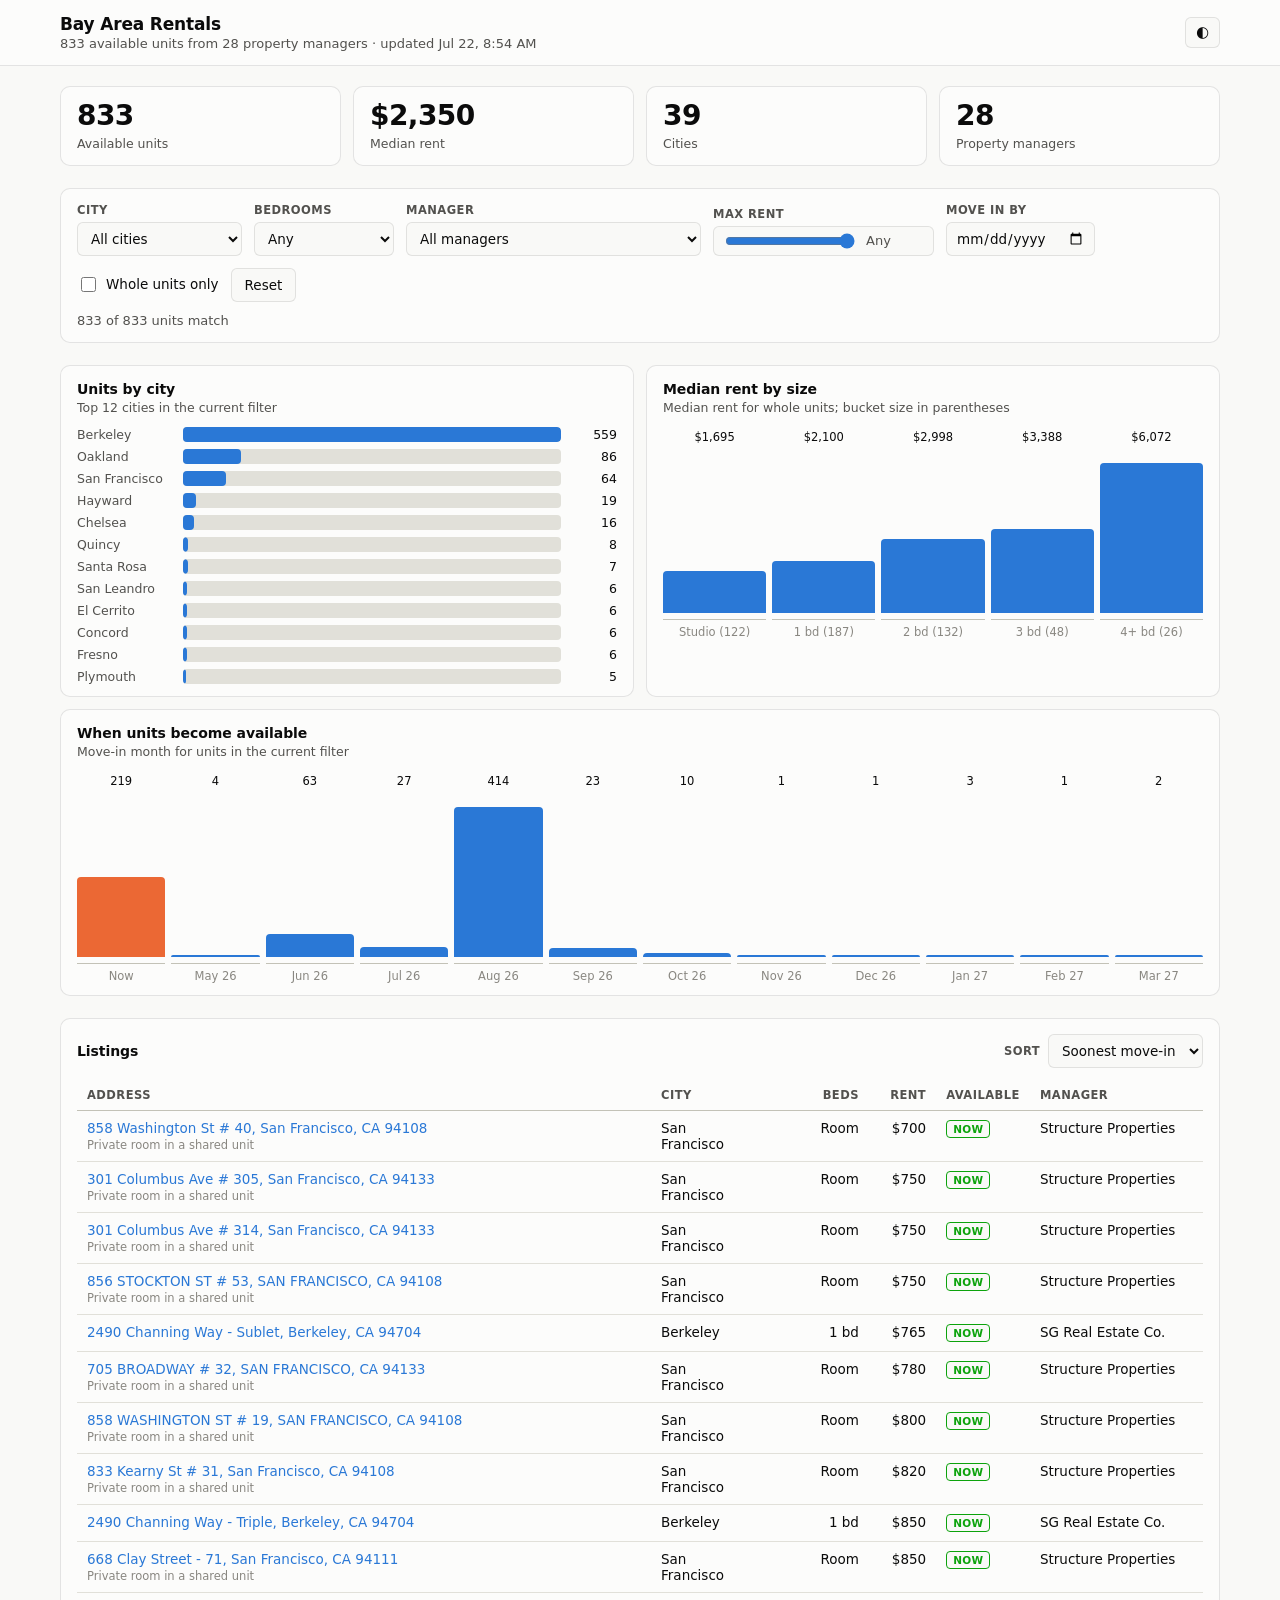
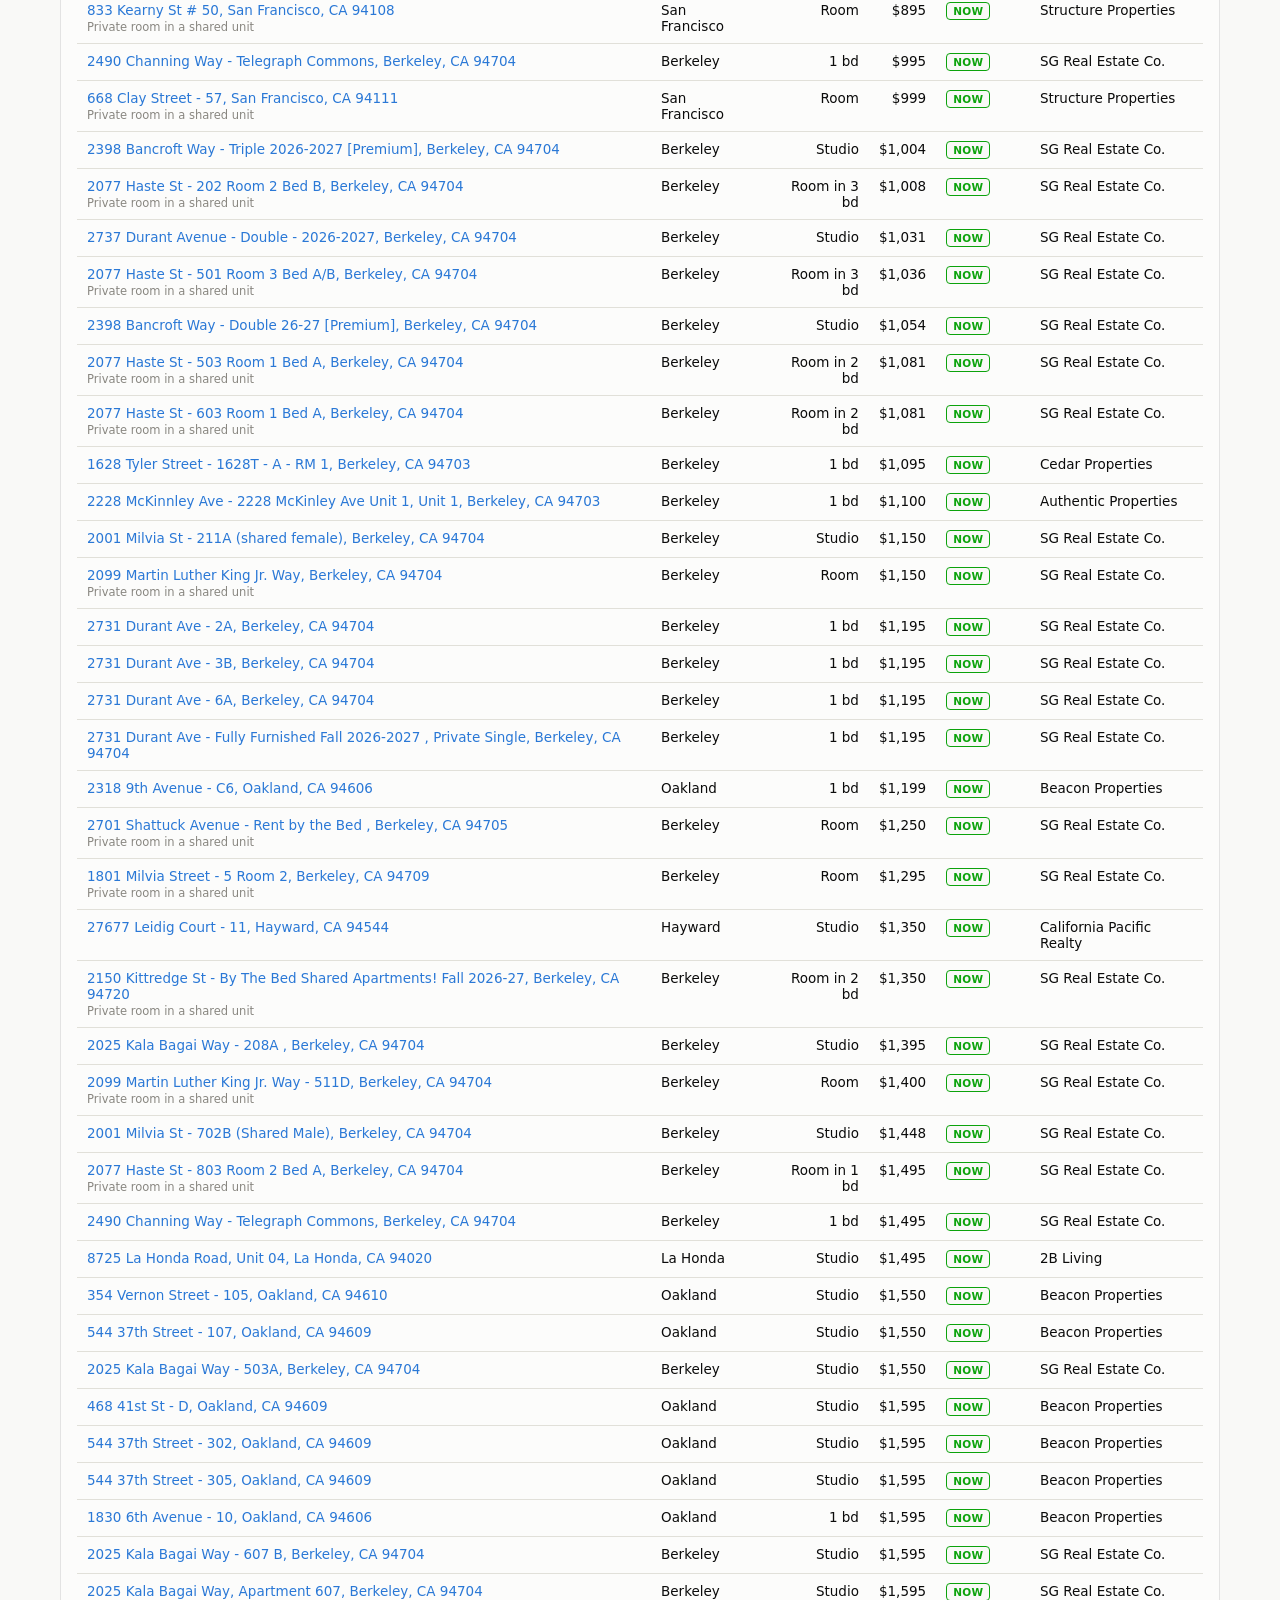
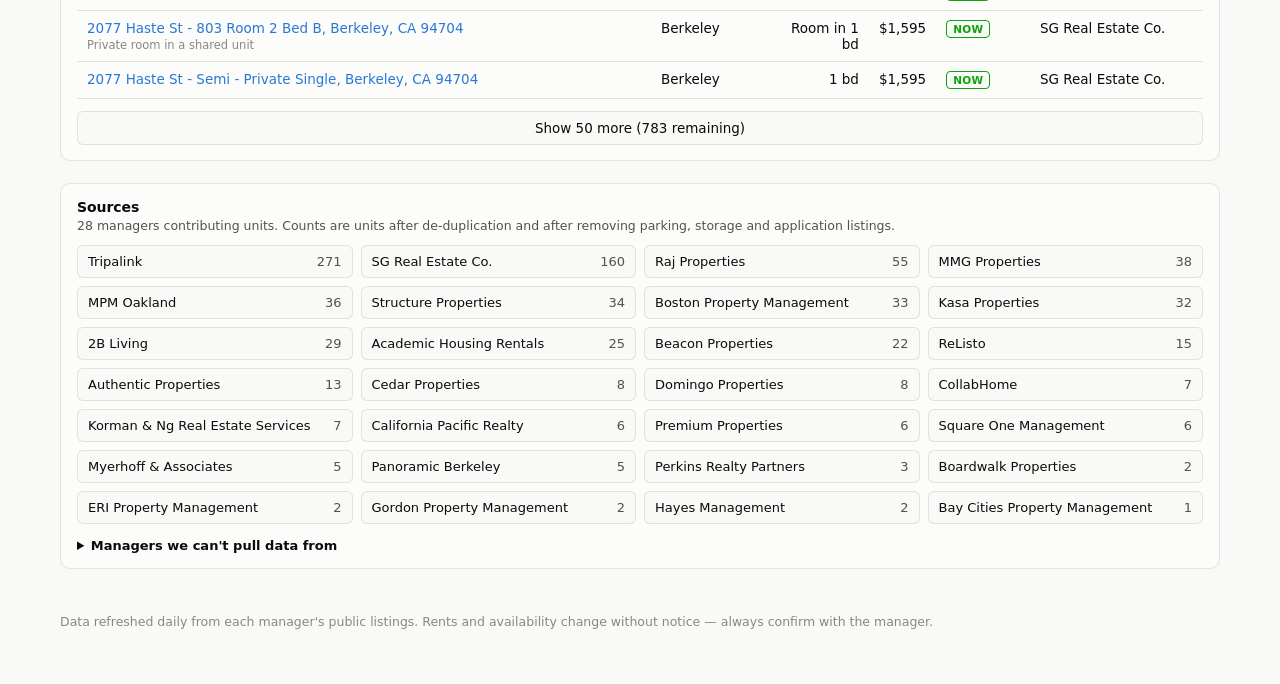
==== web/index.html @ fef33605 "Bay Area rental unit aggregator with daily refresh Scrapes available rental units from 28 Bay Area p" ====
<!DOCTYPE html>
<html lang="en">
<head>
  <meta charset="UTF-8" />
  <meta name="viewport" content="width=device-width, initial-scale=1" />
  <title>Bay Area Rentals — Available Units</title>
  <meta name="description" content="Available rental units aggregated daily from Bay Area property managers." />
  <link rel="stylesheet" href="style.css" />
</head>
<body>
  <div class="viz-root">

    <header class="topbar">
      <div class="topbar__inner">
        <div class="topbar__title">
          <h1>Bay Area Rentals</h1>
          <p class="topbar__sub" id="subtitle">Loading available units…</p>
        </div>
        <div class="topbar__actions">
          <button id="theme-toggle" class="btn btn--icon" type="button"
                  aria-label="Toggle dark mode" title="Toggle dark mode">◐</button>
        </div>
      </div>
    </header>

    <main class="page" id="page" hidden>

      <!-- ── Headline figures ─────────────────────────────────────────── -->
      <section class="stats" aria-label="Summary">
        <div class="stat">
          <div class="stat__value" id="stat-units">—</div>
          <div class="stat__label">Available units</div>
        </div>
        <div class="stat">
          <div class="stat__value" id="stat-median">—</div>
          <div class="stat__label">Median rent</div>
        </div>
        <div class="stat">
          <div class="stat__value" id="stat-cities">—</div>
          <div class="stat__label">Cities</div>
        </div>
        <div class="stat">
          <div class="stat__value" id="stat-sources">—</div>
          <div class="stat__label">Property managers</div>
        </div>
      </section>

      <!-- ── Filters ──────────────────────────────────────────────────── -->
      <section class="filters" aria-label="Filters">
        <div class="filters__row">
          <label class="field">
            <span class="field__label">City</span>
            <select id="f-city" class="field__control"><option value="">All cities</option></select>
          </label>

          <label class="field">
            <span class="field__label">Bedrooms</span>
            <select id="f-beds" class="field__control"><option value="">Any</option></select>
          </label>

          <label class="field">
            <span class="field__label">Manager</span>
            <select id="f-manager" class="field__control"><option value="">All managers</option></select>
          </label>

          <label class="field">
            <span class="field__label">Max rent</span>
            <div class="field__control field__control--range">
              <input type="range" id="f-rent" min="0" max="10000" step="50" />
              <output id="f-rent-out" class="field__out">Any</output>
            </div>
          </label>

          <label class="field">
            <span class="field__label">Move in by</span>
            <input type="date" id="f-date" class="field__control" />
          </label>

          <label class="field field--check">
            <input type="checkbox" id="f-whole" />
            <span>Whole units only</span>
          </label>

          <button id="f-reset" class="btn" type="button">Reset</button>
        </div>
        <p class="filters__count" id="result-count" role="status" aria-live="polite"></p>
      </section>

      <!-- ── Charts ───────────────────────────────────────────────────── -->
      <section class="charts" aria-label="Charts">
        <figure class="card">
          <figcaption class="card__head">
            <h2 class="card__title">Units by city</h2>
            <p class="card__sub">Top 12 cities in the current filter</p>
          </figcaption>
          <div class="chart" id="chart-city"></div>
        </figure>

        <figure class="card">
          <figcaption class="card__head">
            <h2 class="card__title">Median rent by size</h2>
            <p class="card__sub">Median rent for whole units; bucket size in parentheses</p>
          </figcaption>
          <div class="chart" id="chart-rent"></div>
        </figure>

        <figure class="card card--wide">
          <figcaption class="card__head">
            <h2 class="card__title">When units become available</h2>
            <p class="card__sub">Move-in month for units in the current filter</p>
          </figcaption>
          <div class="chart" id="chart-timeline"></div>
        </figure>
      </section>

      <!-- ── Listings ─────────────────────────────────────────────────── -->
      <section class="listings" aria-label="Listings">
        <div class="listings__head">
          <h2 class="card__title">Listings</h2>
          <label class="field field--inline">
            <span class="field__label">Sort</span>
            <select id="f-sort" class="field__control">
              <option value="soonest">Soonest move-in</option>
              <option value="rent-asc">Rent: low to high</option>
              <option value="rent-desc">Rent: high to low</option>
              <option value="beds-desc">Most bedrooms</option>
              <option value="city">City</option>
            </select>
          </label>
        </div>

        <div class="table-wrap">
          <table class="table" id="unit-table">
            <thead>
              <tr>
                <th scope="col">Address</th>
                <th scope="col">City</th>
                <th scope="col" class="num">Beds</th>
                <th scope="col" class="num">Rent</th>
                <th scope="col">Available</th>
                <th scope="col">Manager</th>
              </tr>
            </thead>
            <tbody id="unit-tbody"></tbody>
          </table>
        </div>
        <button id="show-more" class="btn btn--wide" type="button" hidden>Show more</button>
      </section>

      <!-- ── Provenance ───────────────────────────────────────────────── -->
      <section class="sources" aria-label="Sources">
        <h2 class="card__title">Sources</h2>
        <p class="card__sub" id="sources-sub"></p>
        <div class="sources__grid" id="sources-grid"></div>
        <details class="notes" id="gaps">
          <summary>Managers we can't pull data from</summary>
          <div id="gaps-body"></div>
        </details>
      </section>

    </main>

    <div class="loading" id="loading">Loading data…</div>
    <div class="error" id="error" hidden></div>

    <footer class="foot">
      <p>Data refreshed daily from each manager's public listings. Rents and
         availability change without notice — always confirm with the manager.</p>
    </footer>

  </div>
  <script src="app.js"></script>
</body>
</html>
---- web/style.css ----
/* Bay Area Rentals dashboard.
   Colors follow the validated data-viz palette: a single categorical blue for
   the primary series and orange as the secondary, both checked against the
   light and dark chart surfaces (all six checks pass in both modes). Text
   always wears an ink token -- never a series color. */

.viz-root {
  color-scheme: light;

  /* surfaces & ink */
  --surface-1: #fcfcfb;
  --plane: #f9f9f7;
  --text-primary: #0b0b0b;
  --text-secondary: #52514e;
  --text-muted: #898781;
  --gridline: #e1e0d9;
  --baseline: #c3c2b7;
  --border: rgba(11, 11, 11, 0.10);

  /* series */
  --series-1: #2a78d6;
  --series-2: #eb6834;
  --series-1-soft: #cde2fb;

  /* status */
  --good: #0ca30c;
  --warning: #fab219;
  --critical: #d03b3b;

  --radius: 10px;
  --radius-sm: 6px;
  --gap: 16px;

  font-family: system-ui, -apple-system, "Segoe UI", sans-serif;
  color: var(--text-primary);
  background: var(--plane);
}

@media (prefers-color-scheme: dark) {
  :root:where(:not([data-theme="light"])) .viz-root {
    color-scheme: dark;
    --surface-1: #1a1a19;
    --plane: #0d0d0d;
    --text-primary: #ffffff;
    --text-secondary: #c3c2b7;
    --text-muted: #898781;
    --gridline: #2c2c2a;
    --baseline: #383835;
    --border: rgba(255, 255, 255, 0.10);
    --series-1: #3987e5;
    --series-2: #d95926;
    --series-1-soft: #184f95;
  }
}

:root[data-theme="dark"] .viz-root {
  color-scheme: dark;
  --surface-1: #1a1a19;
  --plane: #0d0d0d;
  --text-primary: #ffffff;
  --text-secondary: #c3c2b7;
  --text-muted: #898781;
  --gridline: #2c2c2a;
  --baseline: #383835;
  --border: rgba(255, 255, 255, 0.10);
  --series-1: #3987e5;
  --series-2: #d95926;
  --series-1-soft: #184f95;
}

* { box-sizing: border-box; }

body {
  margin: 0;
  background: var(--plane);
}

.viz-root {
  min-height: 100vh;
  padding-bottom: 40px;
}

/* ── top bar ──────────────────────────────────────────────────────────── */

.topbar {
  border-bottom: 1px solid var(--border);
  background: var(--surface-1);
  position: sticky;
  top: 0;
  z-index: 20;
}

.topbar__inner {
  max-width: 1200px;
  margin: 0 auto;
  padding: 14px 20px;
  display: flex;
  align-items: center;
  justify-content: space-between;
  gap: var(--gap);
}

.topbar h1 {
  margin: 0;
  font-size: 17px;
  font-weight: 650;
  letter-spacing: -0.01em;
}

.topbar__sub {
  margin: 2px 0 0;
  font-size: 13px;
  color: var(--text-secondary);
}

.page {
  max-width: 1200px;
  margin: 0 auto;
  padding: 20px;
  display: flex;
  flex-direction: column;
  gap: 22px;
}

/* ── stat tiles ───────────────────────────────────────────────────────── */

.stats {
  display: grid;
  grid-template-columns: repeat(auto-fit, minmax(150px, 1fr));
  gap: 12px;
}

.stat {
  background: var(--surface-1);
  border: 1px solid var(--border);
  border-radius: var(--radius);
  padding: 14px 16px;
}

.stat__value {
  font-size: 28px;
  font-weight: 650;
  letter-spacing: -0.02em;
  line-height: 1.1;
}

.stat__label {
  margin-top: 4px;
  font-size: 12.5px;
  color: var(--text-secondary);
}

/* ── filters ──────────────────────────────────────────────────────────── */

.filters {
  background: var(--surface-1);
  border: 1px solid var(--border);
  border-radius: var(--radius);
  padding: 14px 16px;
}

.filters__row {
  display: flex;
  flex-wrap: wrap;
  align-items: flex-end;
  gap: 12px;
}

.field {
  display: flex;
  flex-direction: column;
  gap: 5px;
  min-width: 0;
}

.field--inline { flex-direction: row; align-items: center; gap: 8px; }

.field__label {
  font-size: 11.5px;
  font-weight: 550;
  color: var(--text-secondary);
  text-transform: uppercase;
  letter-spacing: 0.04em;
}

.field__control {
  font: inherit;
  font-size: 13.5px;
  color: var(--text-primary);
  background: var(--plane);
  border: 1px solid var(--border);
  border-radius: var(--radius-sm);
  padding: 7px 9px;
  min-width: 140px;
}

.field__control:focus-visible {
  outline: 2px solid var(--series-1);
  outline-offset: 1px;
}

.field__control--range {
  display: flex;
  align-items: center;
  gap: 9px;
  padding: 4px 9px;
}

.field__control--range input[type="range"] {
  width: 130px;
  accent-color: var(--series-1);
}

.field__out {
  font-size: 13px;
  font-variant-numeric: tabular-nums;
  color: var(--text-secondary);
  min-width: 58px;
}

.field--check {
  flex-direction: row;
  align-items: center;
  gap: 7px;
  font-size: 13.5px;
  padding-bottom: 7px;
}

.field--check input { accent-color: var(--series-1); width: 15px; height: 15px; }

.filters__count {
  margin: 11px 0 0;
  font-size: 13px;
  color: var(--text-secondary);
}

.btn {
  font: inherit;
  font-size: 13.5px;
  color: var(--text-primary);
  background: var(--plane);
  border: 1px solid var(--border);
  border-radius: var(--radius-sm);
  padding: 8px 13px;
  cursor: pointer;
}

.btn:hover { background: var(--gridline); }
.btn:focus-visible { outline: 2px solid var(--series-1); outline-offset: 1px; }
.btn--icon { padding: 7px 10px; font-size: 15px; line-height: 1; }
.btn--wide { width: 100%; margin-top: 12px; }

/* ── charts ───────────────────────────────────────────────────────────── */

/* Two equal columns, not auto-fit: auto-fit would open a third track on a
   wide viewport and leave the two charts hugging the left with a dead gap. */
.charts {
  display: grid;
  grid-template-columns: 1fr 1fr;
  gap: 12px;
}

@media (max-width: 720px) {
  .charts { grid-template-columns: 1fr; }
}

.card {
  margin: 0;
  background: var(--surface-1);
  border: 1px solid var(--border);
  border-radius: var(--radius);
  padding: 15px 16px 12px;
  min-width: 0;
}

.card--wide { grid-column: 1 / -1; }

.card__head { margin-bottom: 12px; }

.card__title {
  margin: 0;
  font-size: 14px;
  font-weight: 620;
  letter-spacing: -0.005em;
}

.card__sub {
  margin: 3px 0 0;
  font-size: 12.5px;
  color: var(--text-secondary);
}

.chart { width: 100%; overflow-x: auto; }

/* Horizontal bar rows */
.hbar { display: flex; flex-direction: column; gap: 7px; }

.hbar__row {
  display: grid;
  grid-template-columns: 96px 1fr auto;
  align-items: center;
  gap: 10px;
  font-size: 12.5px;
}

.hbar__name {
  color: var(--text-secondary);
  white-space: nowrap;
  overflow: hidden;
  text-overflow: ellipsis;
}

.hbar__track {
  background: var(--gridline);
  border-radius: 4px;
  height: 15px;
  overflow: hidden;
}

.hbar__fill {
  height: 100%;
  background: var(--series-1);
  border-radius: 0 4px 4px 0;
  transition: width .25s ease;
}

.hbar__val {
  color: var(--text-primary);
  font-variant-numeric: tabular-nums;
  min-width: 46px;
  text-align: right;
}

/* Vertical column chart */
.vbar {
  display: flex;
  align-items: flex-end;
  gap: 6px;
  min-height: 190px;
  padding-top: 22px;
}

.vbar__col {
  flex: 1 1 0;
  min-width: 26px;
  display: flex;
  flex-direction: column;
  align-items: center;
  justify-content: flex-end;
  gap: 6px;
  height: 190px;
  position: relative;
}

.vbar__bar {
  width: 100%;
  background: var(--series-1);
  border-radius: 4px 4px 0 0;
  min-height: 2px;
  transition: height .25s ease;
}

.vbar__bar--alt { background: var(--series-2); }

.vbar__val {
  position: absolute;
  top: -19px;
  font-size: 11.5px;
  font-variant-numeric: tabular-nums;
  color: var(--text-primary);
  white-space: nowrap;
}

.vbar__lab {
  font-size: 11.5px;
  color: var(--text-muted);
  white-space: nowrap;
  text-align: center;
  border-top: 1px solid var(--baseline);
  width: 100%;
  padding-top: 5px;
}

.chart__empty {
  color: var(--text-muted);
  font-size: 13px;
  padding: 26px 0;
  text-align: center;
}

/* ── listings table ───────────────────────────────────────────────────── */

.listings {
  background: var(--surface-1);
  border: 1px solid var(--border);
  border-radius: var(--radius);
  padding: 15px 16px;
}

.listings__head {
  display: flex;
  align-items: center;
  justify-content: space-between;
  gap: var(--gap);
  flex-wrap: wrap;
  margin-bottom: 12px;
}

.table-wrap { overflow-x: auto; }

.table {
  width: 100%;
  border-collapse: collapse;
  font-size: 13.5px;
}

.table th {
  text-align: left;
  font-size: 11.5px;
  font-weight: 550;
  text-transform: uppercase;
  letter-spacing: 0.04em;
  color: var(--text-secondary);
  padding: 8px 10px;
  border-bottom: 1px solid var(--baseline);
  white-space: nowrap;
}

.table td {
  padding: 9px 10px;
  border-bottom: 1px solid var(--gridline);
  vertical-align: top;
}

.table tbody tr:hover { background: var(--plane); }
.table .num { text-align: right; font-variant-numeric: tabular-nums; }

.table a { color: var(--series-1); text-decoration: none; }
.table a:hover { text-decoration: underline; }

.addr { display: flex; flex-direction: column; gap: 2px; }
.addr__note { font-size: 11.5px; color: var(--text-muted); }

.tag {
  display: inline-block;
  font-size: 10.5px;
  font-weight: 600;
  letter-spacing: 0.03em;
  text-transform: uppercase;
  padding: 2px 6px;
  border-radius: 4px;
  border: 1px solid var(--border);
  color: var(--text-secondary);
  background: var(--plane);
  white-space: nowrap;
}

.tag--now { color: var(--good); border-color: currentColor; }

.muted { color: var(--text-muted); }

/* ── sources ──────────────────────────────────────────────────────────── */

.sources {
  background: var(--surface-1);
  border: 1px solid var(--border);
  border-radius: var(--radius);
  padding: 15px 16px;
}

.sources__grid {
  display: grid;
  grid-template-columns: repeat(auto-fill, minmax(230px, 1fr));
  gap: 8px;
  margin-top: 12px;
}

.src {
  display: flex;
  align-items: baseline;
  justify-content: space-between;
  gap: 10px;
  padding: 8px 10px;
  border: 1px solid var(--border);
  border-radius: var(--radius-sm);
  font-size: 13px;
  background: var(--plane);
}

.src__name { color: var(--text-primary); text-decoration: none; min-width: 0; }
.src__name:hover { text-decoration: underline; }
.src__count { color: var(--text-secondary); font-variant-numeric: tabular-nums; white-space: nowrap; }
.src__stale { color: var(--warning); }

.notes { margin-top: 14px; font-size: 13px; color: var(--text-secondary); }
.notes summary { cursor: pointer; color: var(--text-primary); font-weight: 550; }
.notes ul { margin: 10px 0 0; padding-left: 18px; }
.notes li { margin-bottom: 8px; line-height: 1.45; }

/* ── misc ─────────────────────────────────────────────────────────────── */

.loading, .error {
  max-width: 1200px;
  margin: 40px auto;
  padding: 0 20px;
  color: var(--text-secondary);
  font-size: 14px;
}

.error { color: var(--critical); }

.foot {
  max-width: 1200px;
  margin: 24px auto 0;
  padding: 0 20px;
  font-size: 12.5px;
  color: var(--text-muted);
  line-height: 1.5;
}

@media (max-width: 620px) {
  .hbar__row { grid-template-columns: 78px 1fr auto; }
  .stat__value { font-size: 23px; }
  .field__control { min-width: 120px; }
}
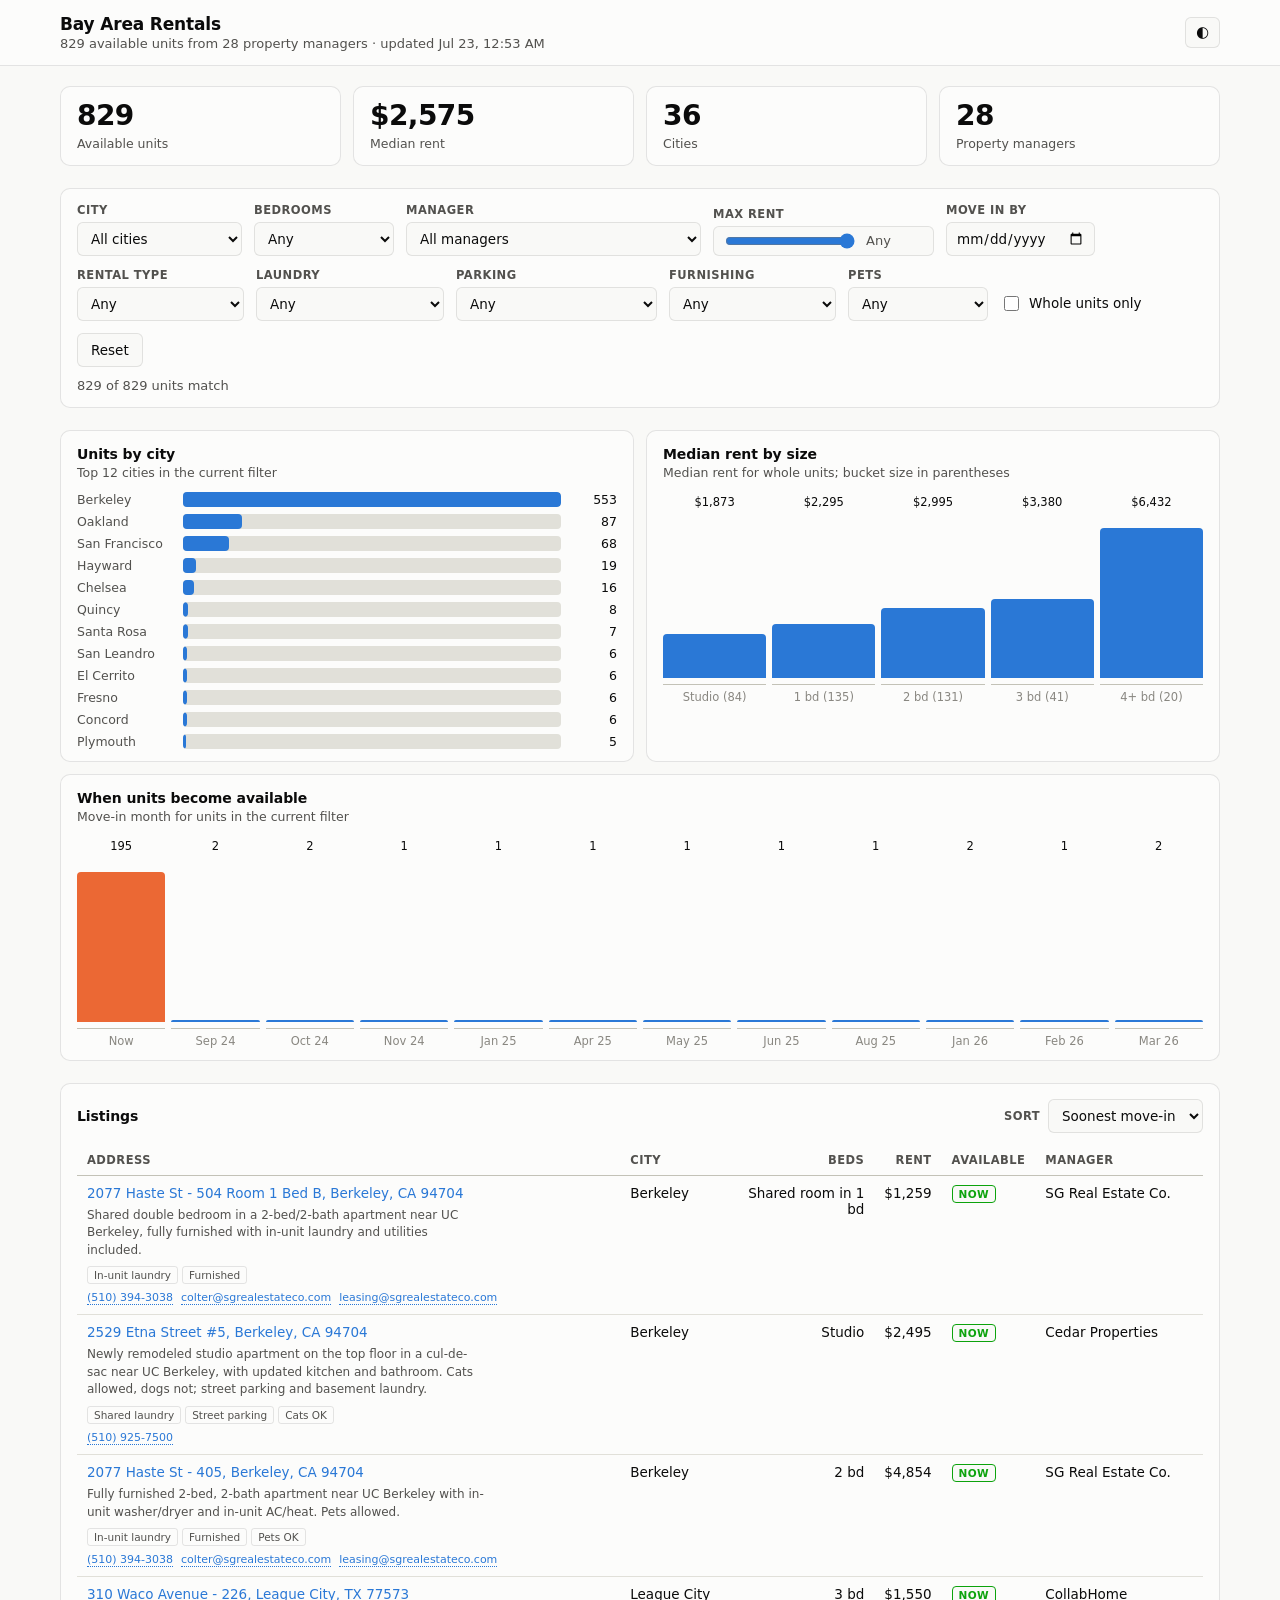
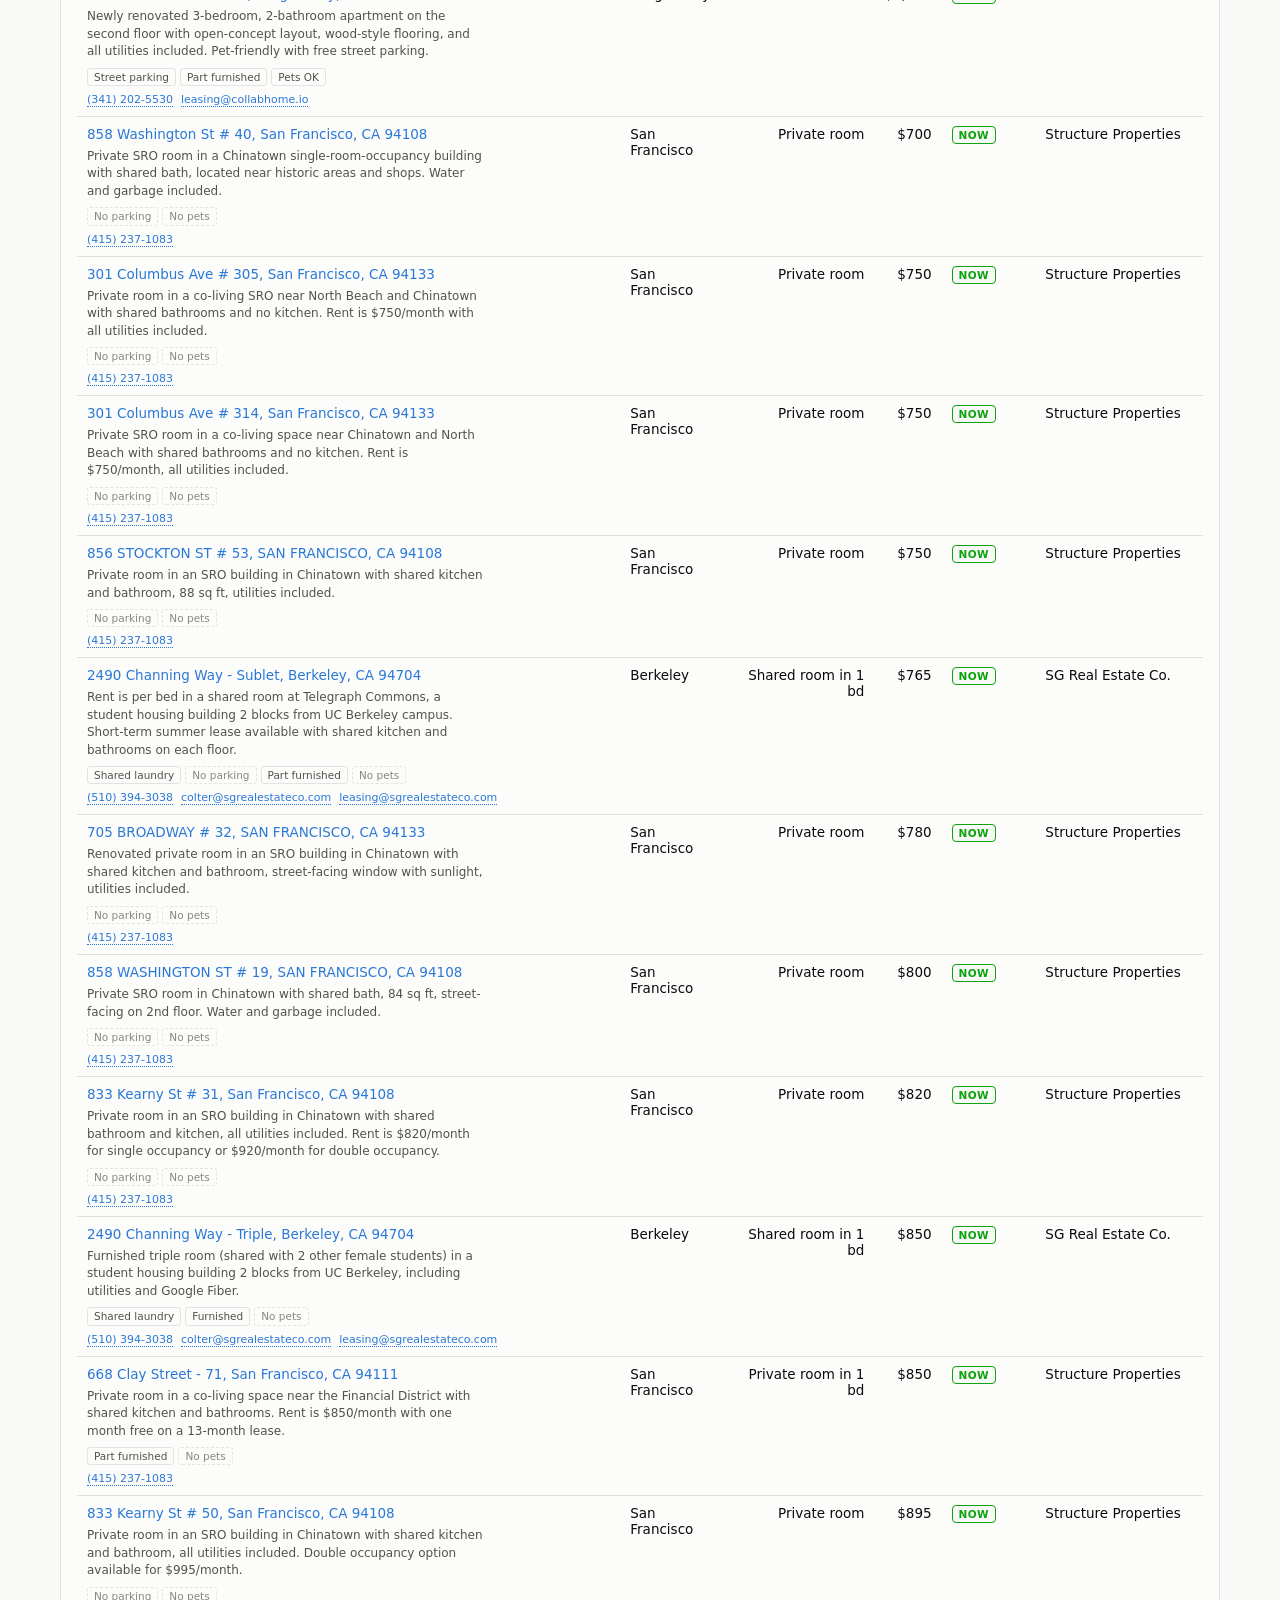
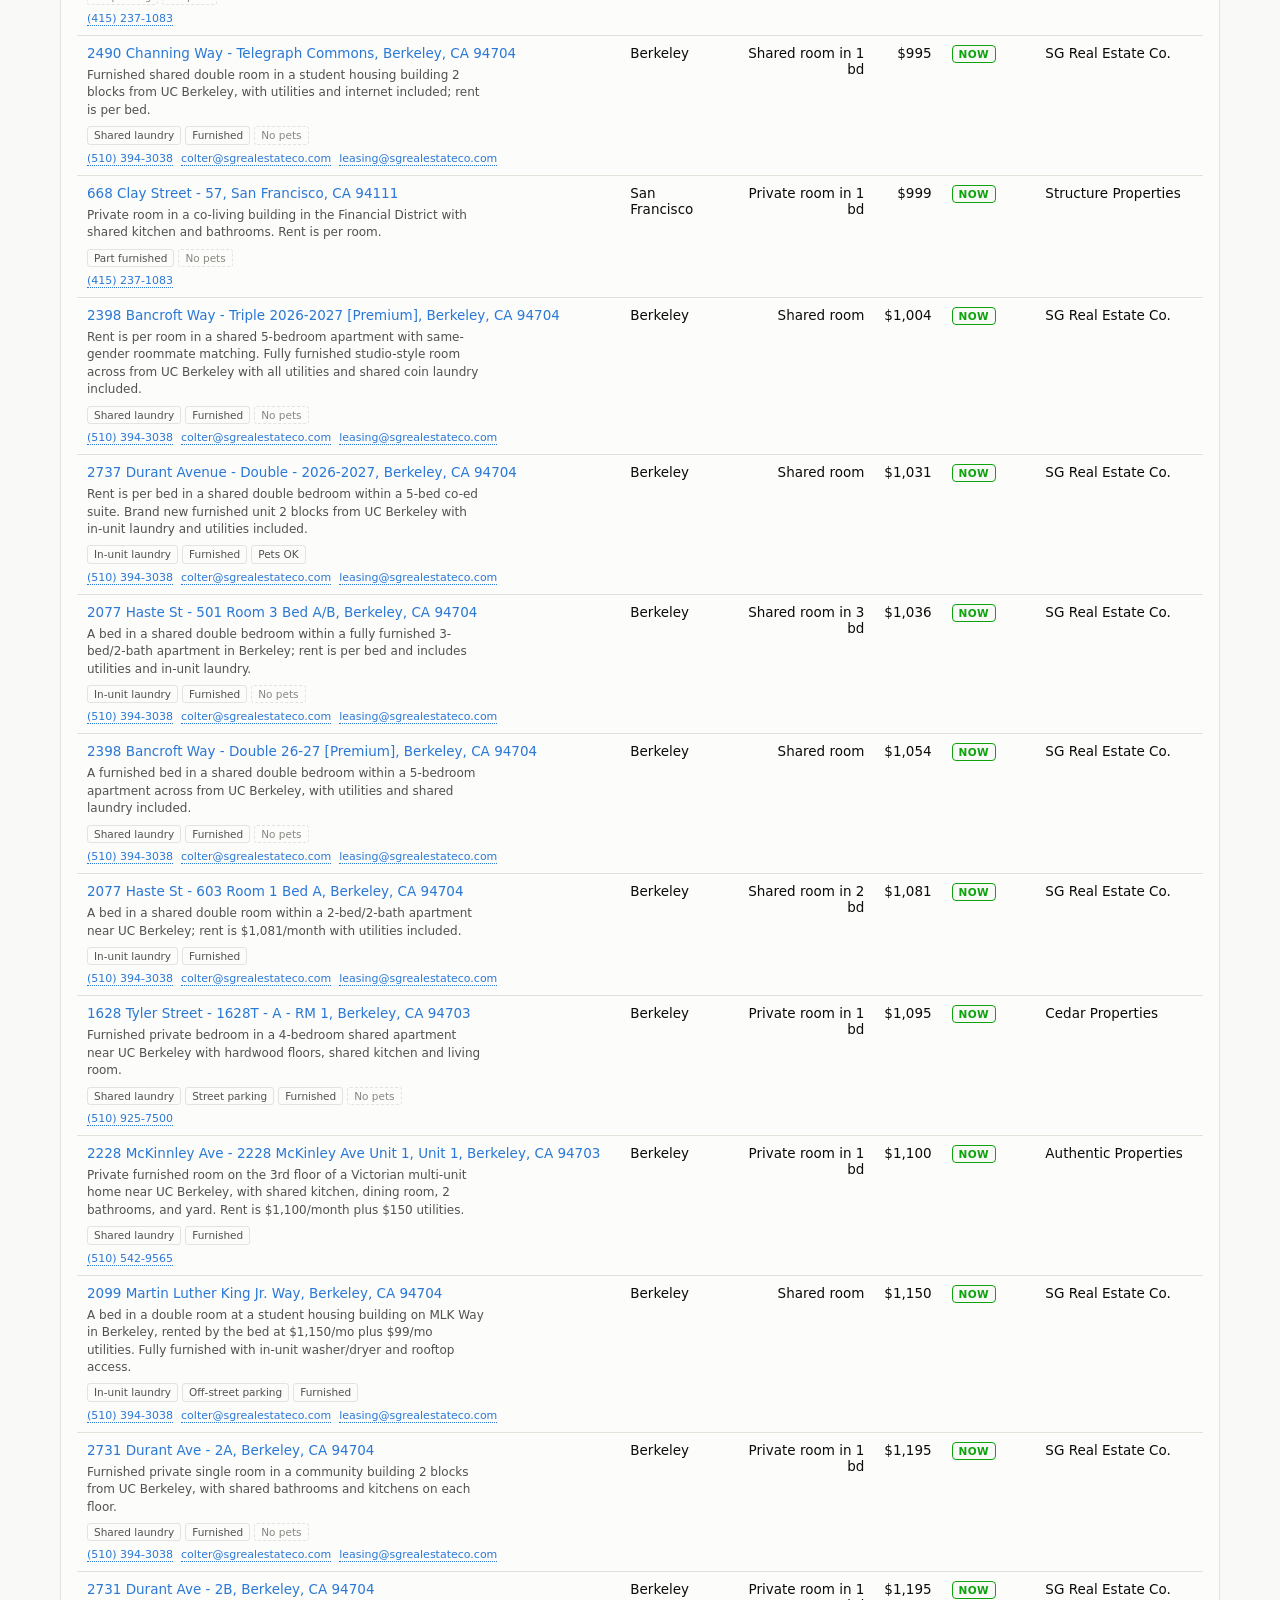
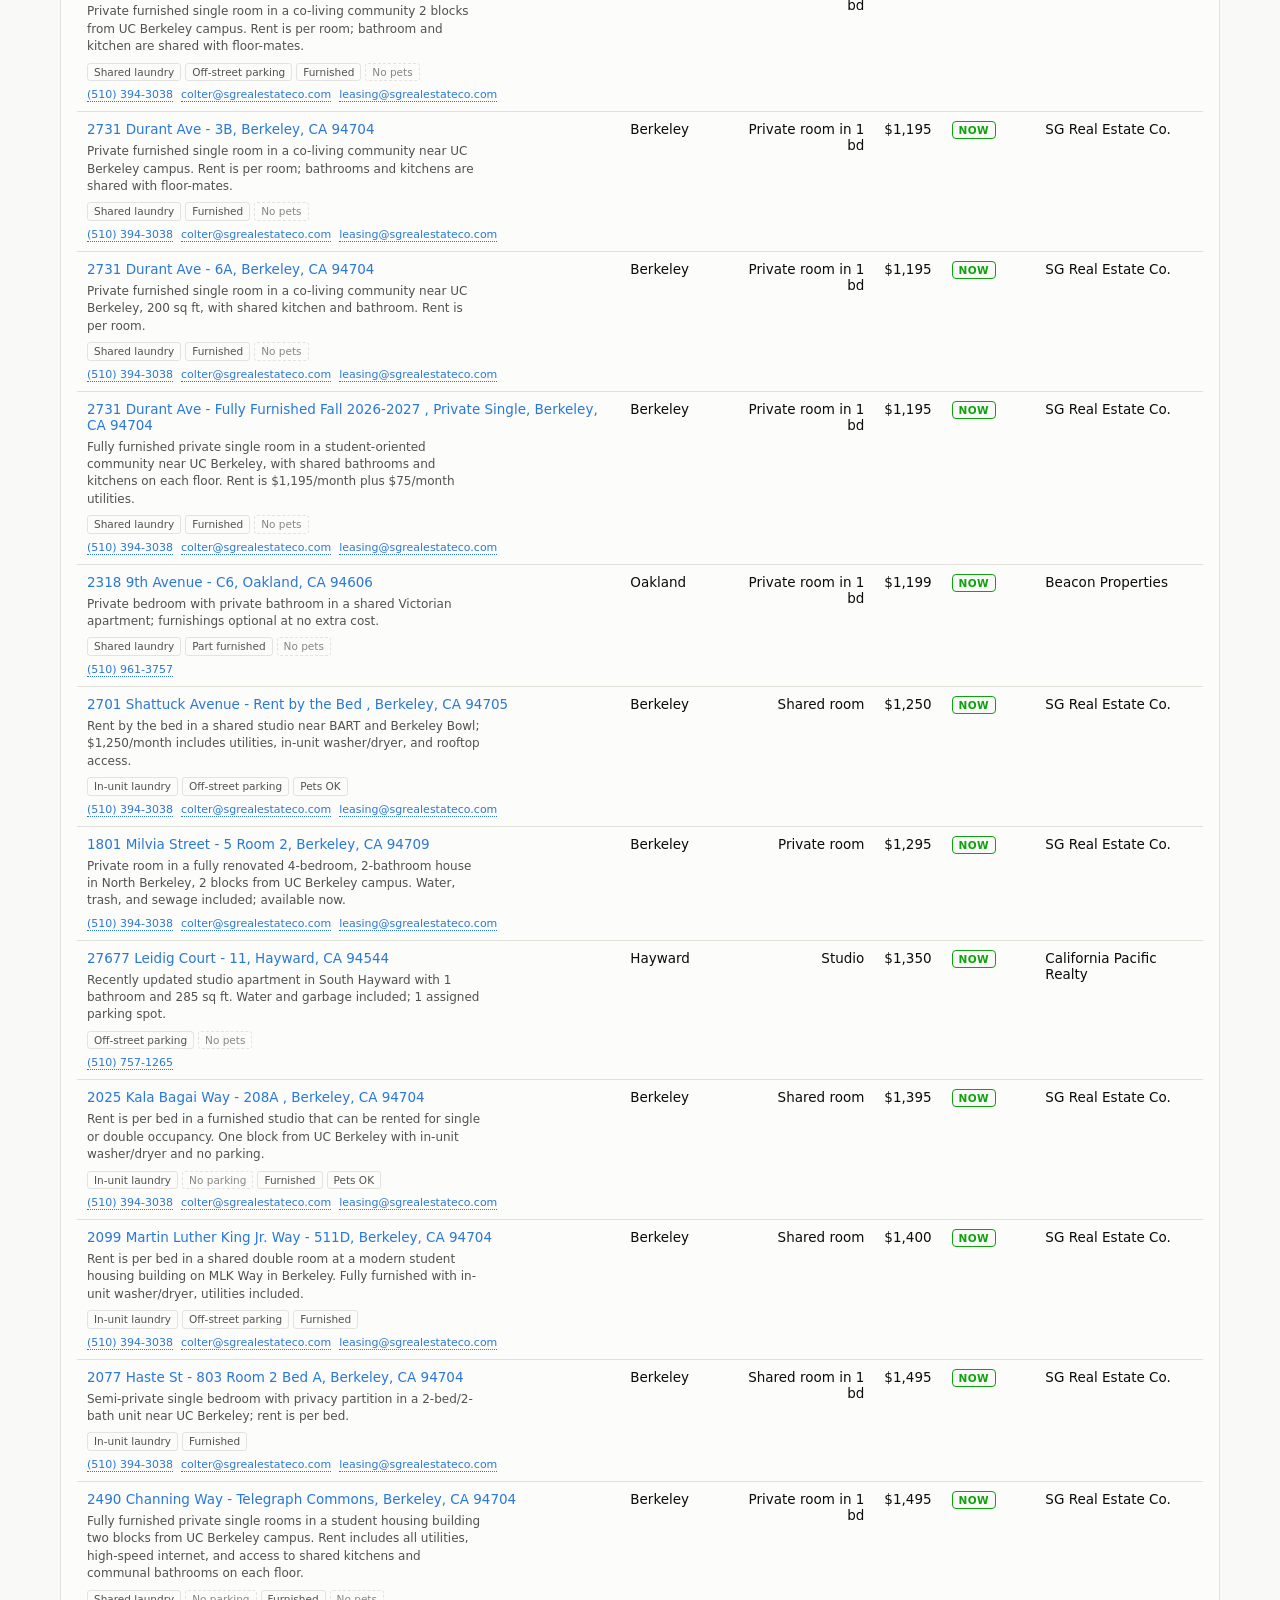
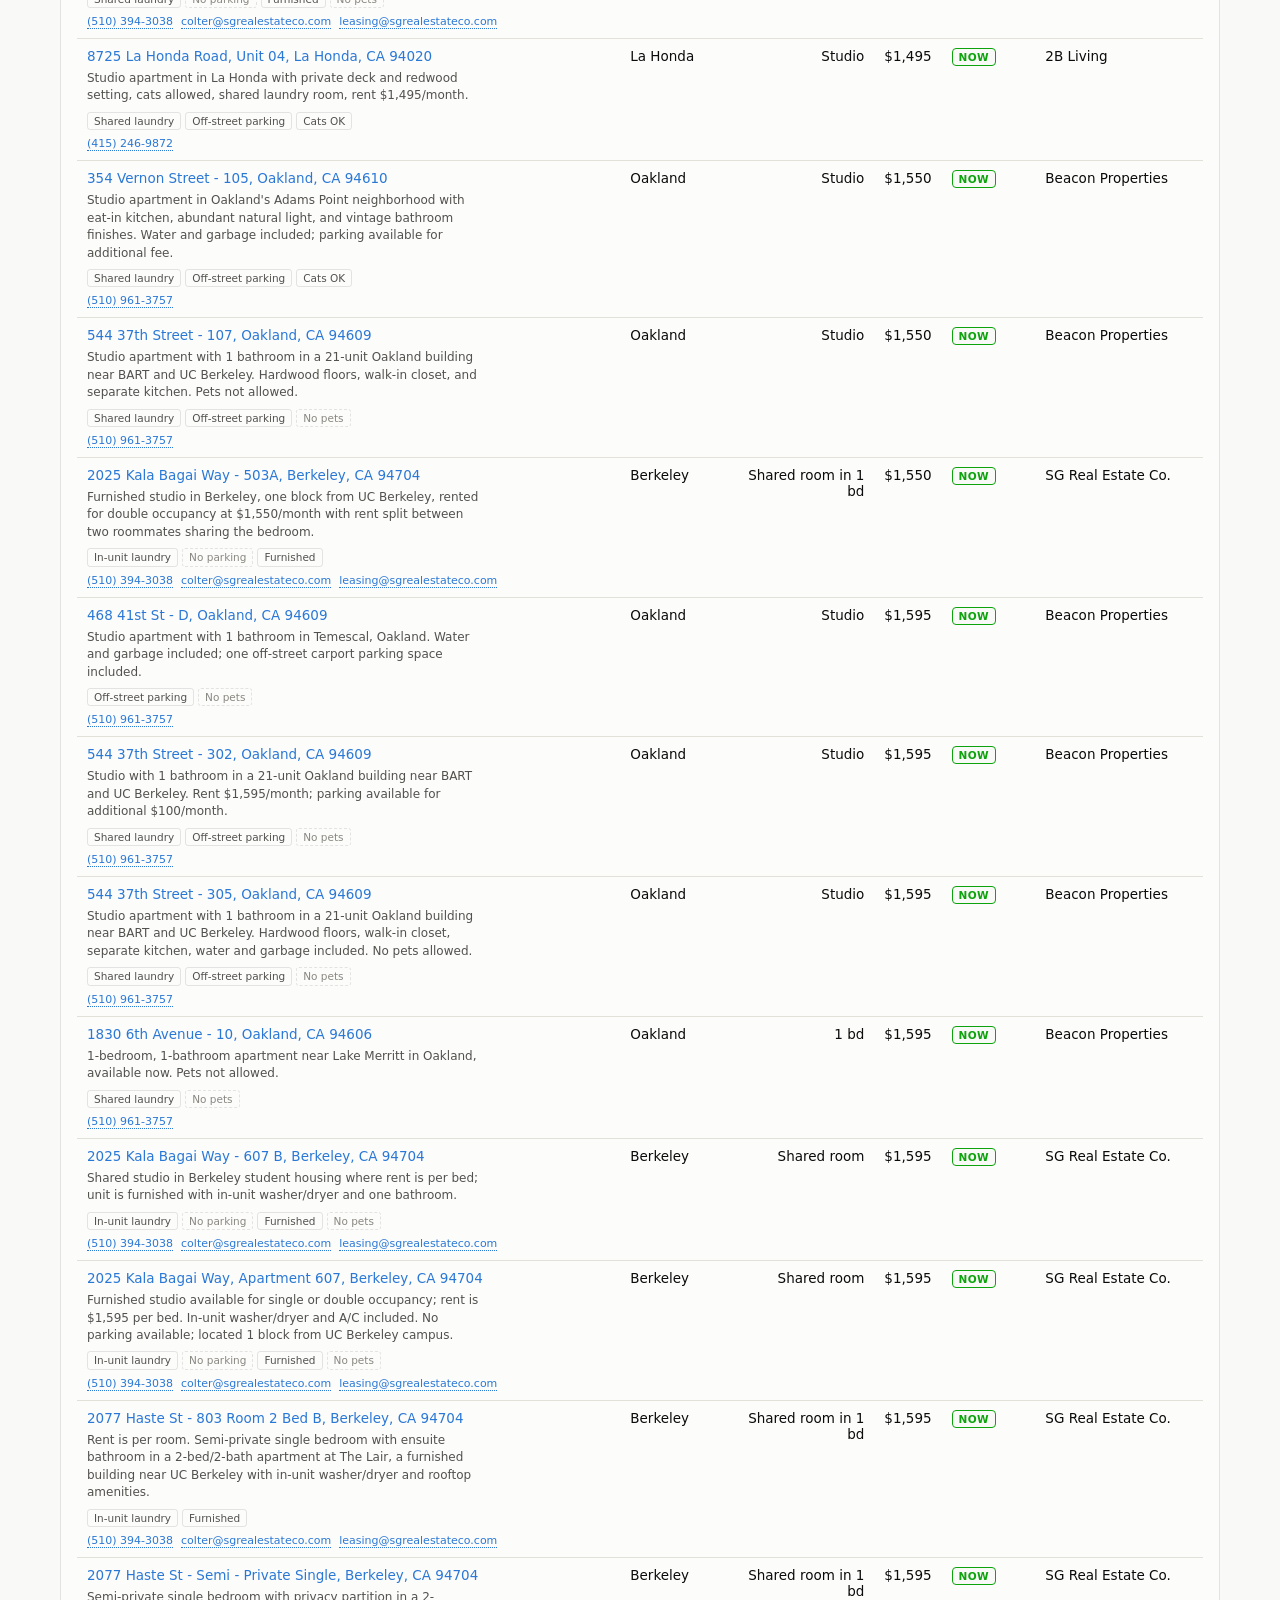
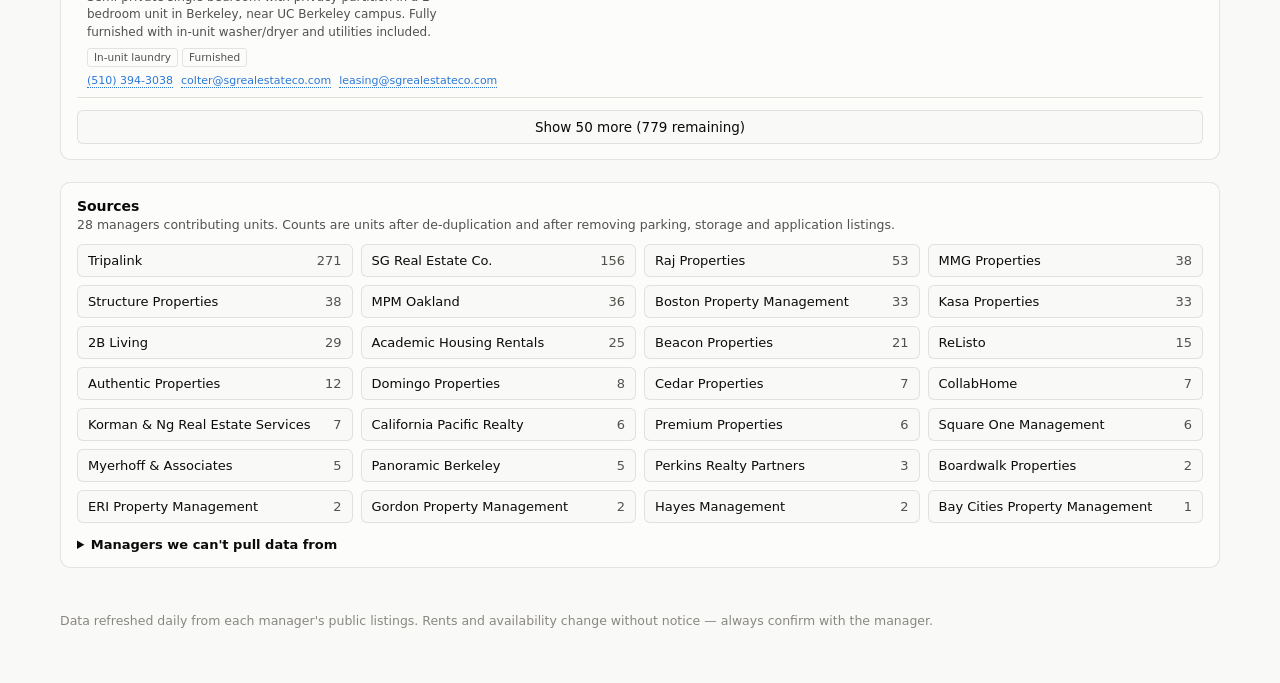
==== commit 2265b577: "Add detail-page enrichment: amenities, room type, summaries, contacts The adapters read each manager" ====
--- a/web/index.html
+++ b/web/index.html
@@ -74,6 +74,31 @@
           <label class="field">
             <span class="field__label">Move in by</span>
             <input type="date" id="f-date" class="field__control" />
+          </label>
+
+          <label class="field">
+            <span class="field__label">Rental type</span>
+            <select id="f-roomtype" class="field__control"><option value="">Any</option></select>
+          </label>
+
+          <label class="field">
+            <span class="field__label">Laundry</span>
+            <select id="f-laundry" class="field__control"><option value="">Any</option></select>
+          </label>
+
+          <label class="field">
+            <span class="field__label">Parking</span>
+            <select id="f-parking" class="field__control"><option value="">Any</option></select>
+          </label>
+
+          <label class="field">
+            <span class="field__label">Furnishing</span>
+            <select id="f-furnished" class="field__control"><option value="">Any</option></select>
+          </label>
+
+          <label class="field">
+            <span class="field__label">Pets</span>
+            <select id="f-pets" class="field__control"><option value="">Any</option></select>
           </label>
 
           <label class="field field--check">
--- a/web/style.css
+++ b/web/style.css
@@ -439,7 +439,6 @@
 .table a:hover { text-decoration: underline; }
 
 .addr { display: flex; flex-direction: column; gap: 2px; }
-.addr__note { font-size: 11.5px; color: var(--text-muted); }
 
 .tag {
   display: inline-block;
@@ -523,3 +522,69 @@
   .stat__value { font-size: 23px; }
   .field__control { min-width: 120px; }
 }
+
+/* ── enrichment: summary, amenity tags, contact ─────────────────────────
+   All three hang off the address cell. Amenity values are nullable and a
+   null is rendered as nothing at all -- absence of a tag means the source
+   was silent, which is why "No parking" (an explicit statement) gets its own
+   muted treatment rather than being omitted alongside the unknowns.
+   Colours come from the same ink tokens as the rest of the table; no series
+   colour is used for text, so contrast holds in both themes. */
+
+.addr__summary {
+  margin: 4px 0 0;
+  font-size: 12px;
+  line-height: 1.45;
+  color: var(--text-secondary);
+  max-width: 52ch;
+}
+
+.amenities {
+  display: flex;
+  flex-wrap: wrap;
+  gap: 4px;
+  margin-top: 5px;
+}
+
+.amenity {
+  font-size: 10.5px;
+  line-height: 1;
+  padding: 3px 6px;
+  border-radius: 3px;
+  border: 1px solid var(--border);
+  color: var(--text-secondary);
+  white-space: nowrap;
+}
+
+/* An explicit negative ("No pets") is a fact worth showing, but it should
+   not read as loudly as an amenity the unit has. */
+.amenity--absent {
+  color: var(--text-muted);
+  border-style: dashed;
+}
+
+.contact {
+  display: flex;
+  flex-wrap: wrap;
+  gap: 8px;
+  margin-top: 5px;
+}
+
+.contact__link {
+  font-size: 11px;
+  color: var(--text-muted);
+  text-decoration: none;
+  border-bottom: 1px dotted currentColor;
+}
+
+.contact__link:hover,
+.contact__link:focus-visible {
+  color: var(--text-primary);
+}
+
+/* A disabled amenity select means merge.py found no listing stating that
+   field -- surface it as unavailable rather than an empty dropdown. */
+.field__control:disabled {
+  opacity: 0.5;
+  cursor: not-allowed;
+}
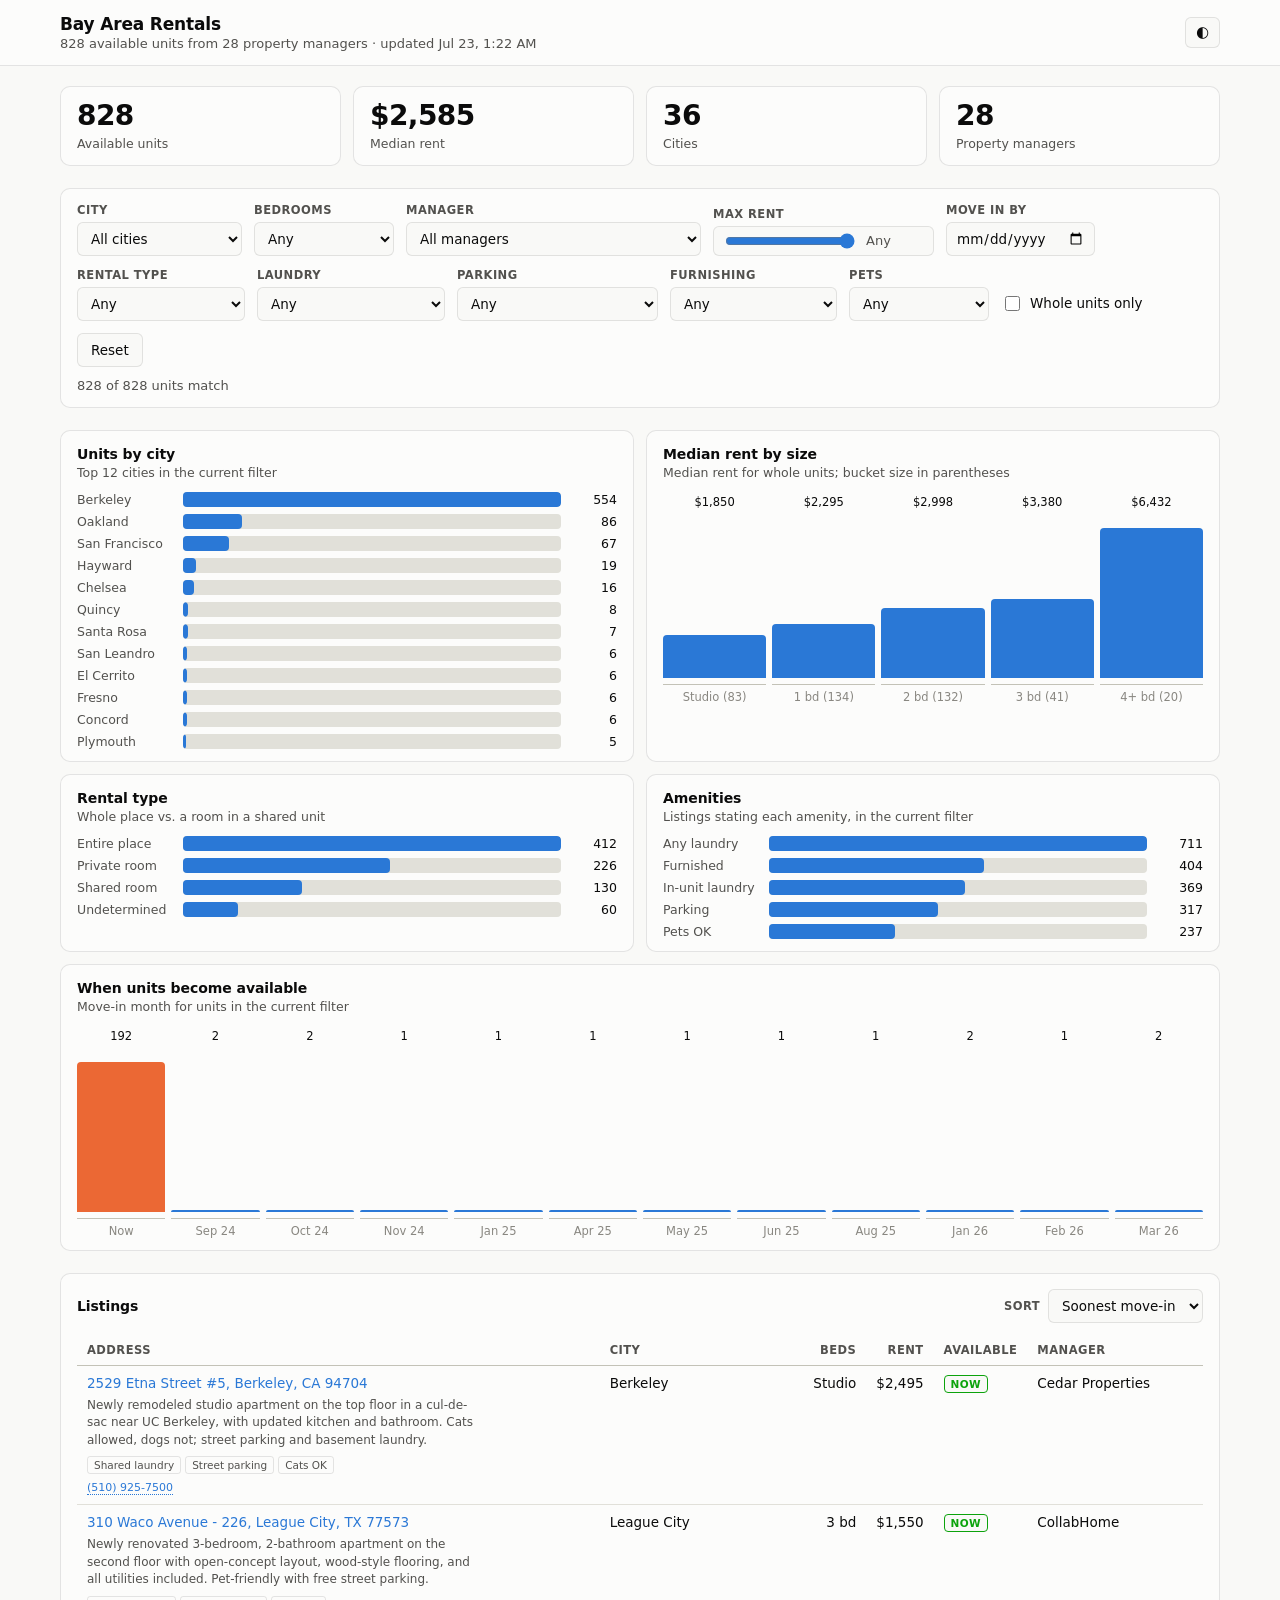
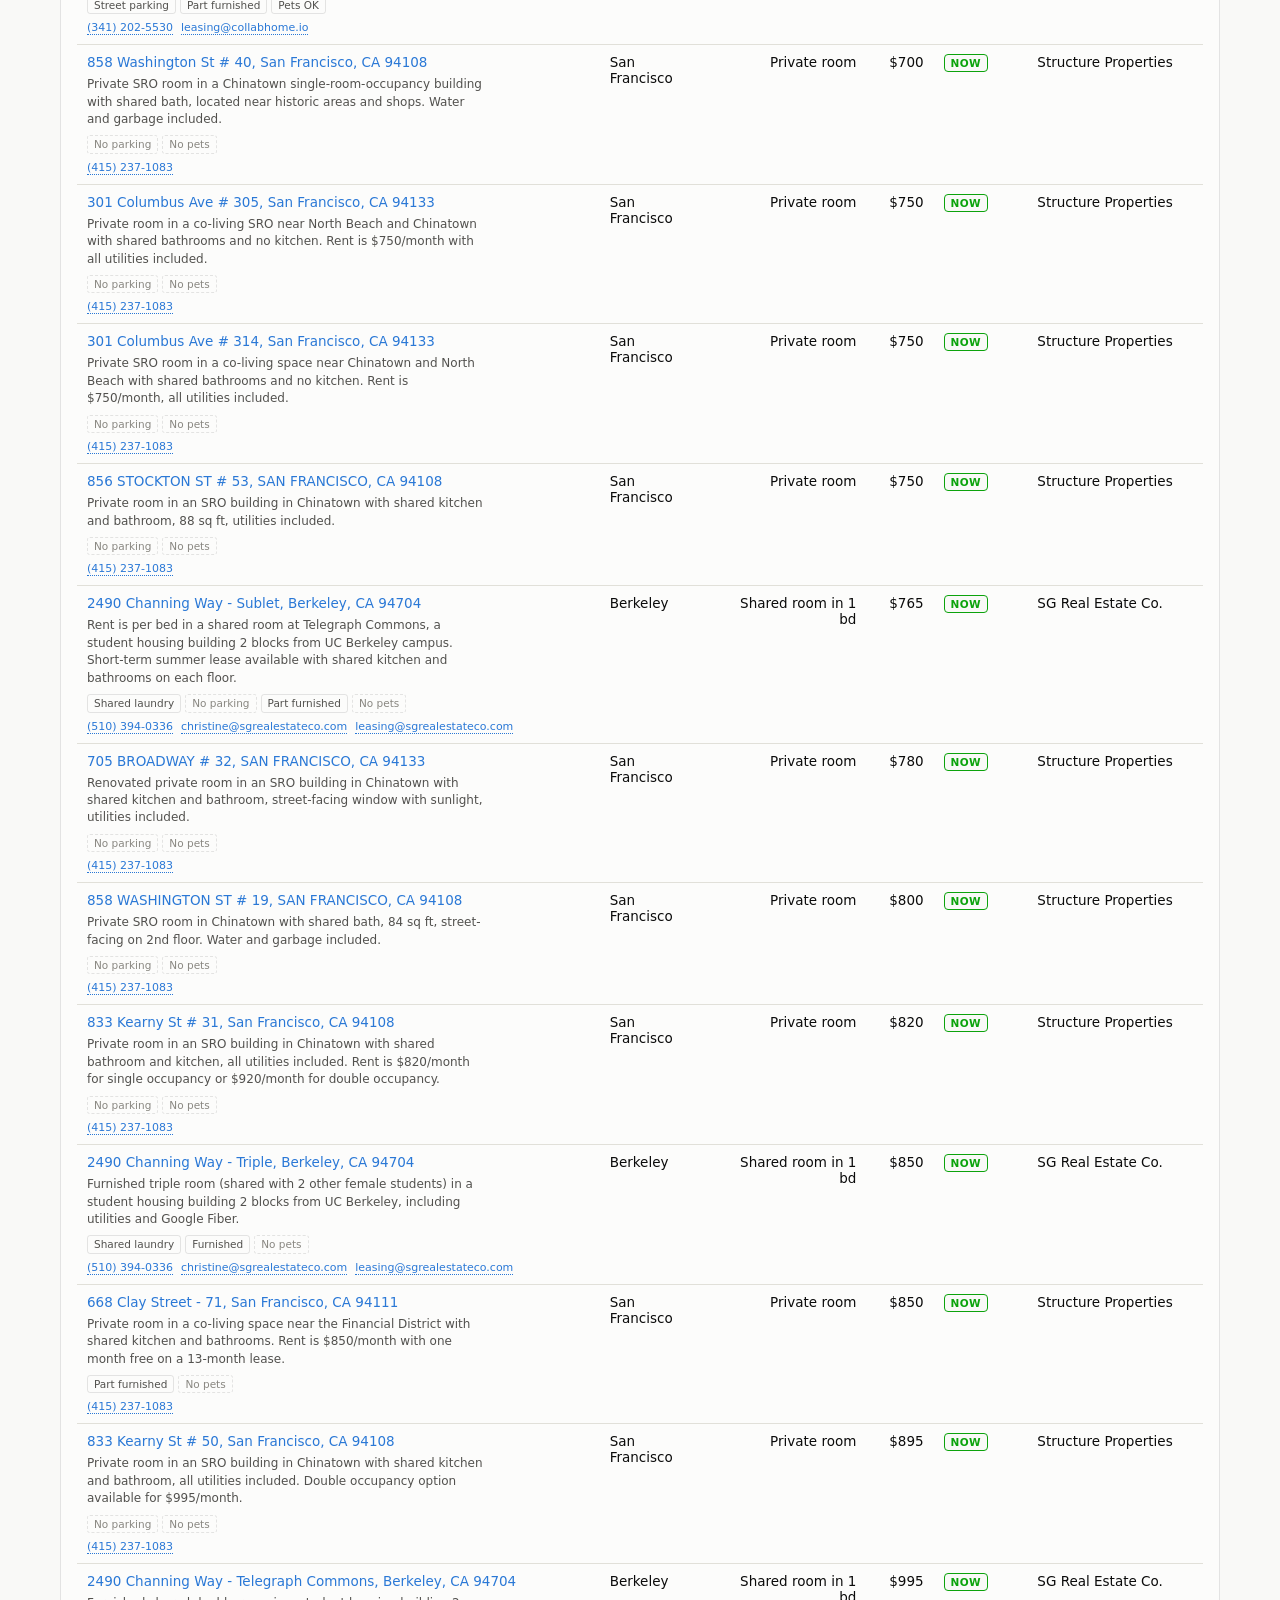
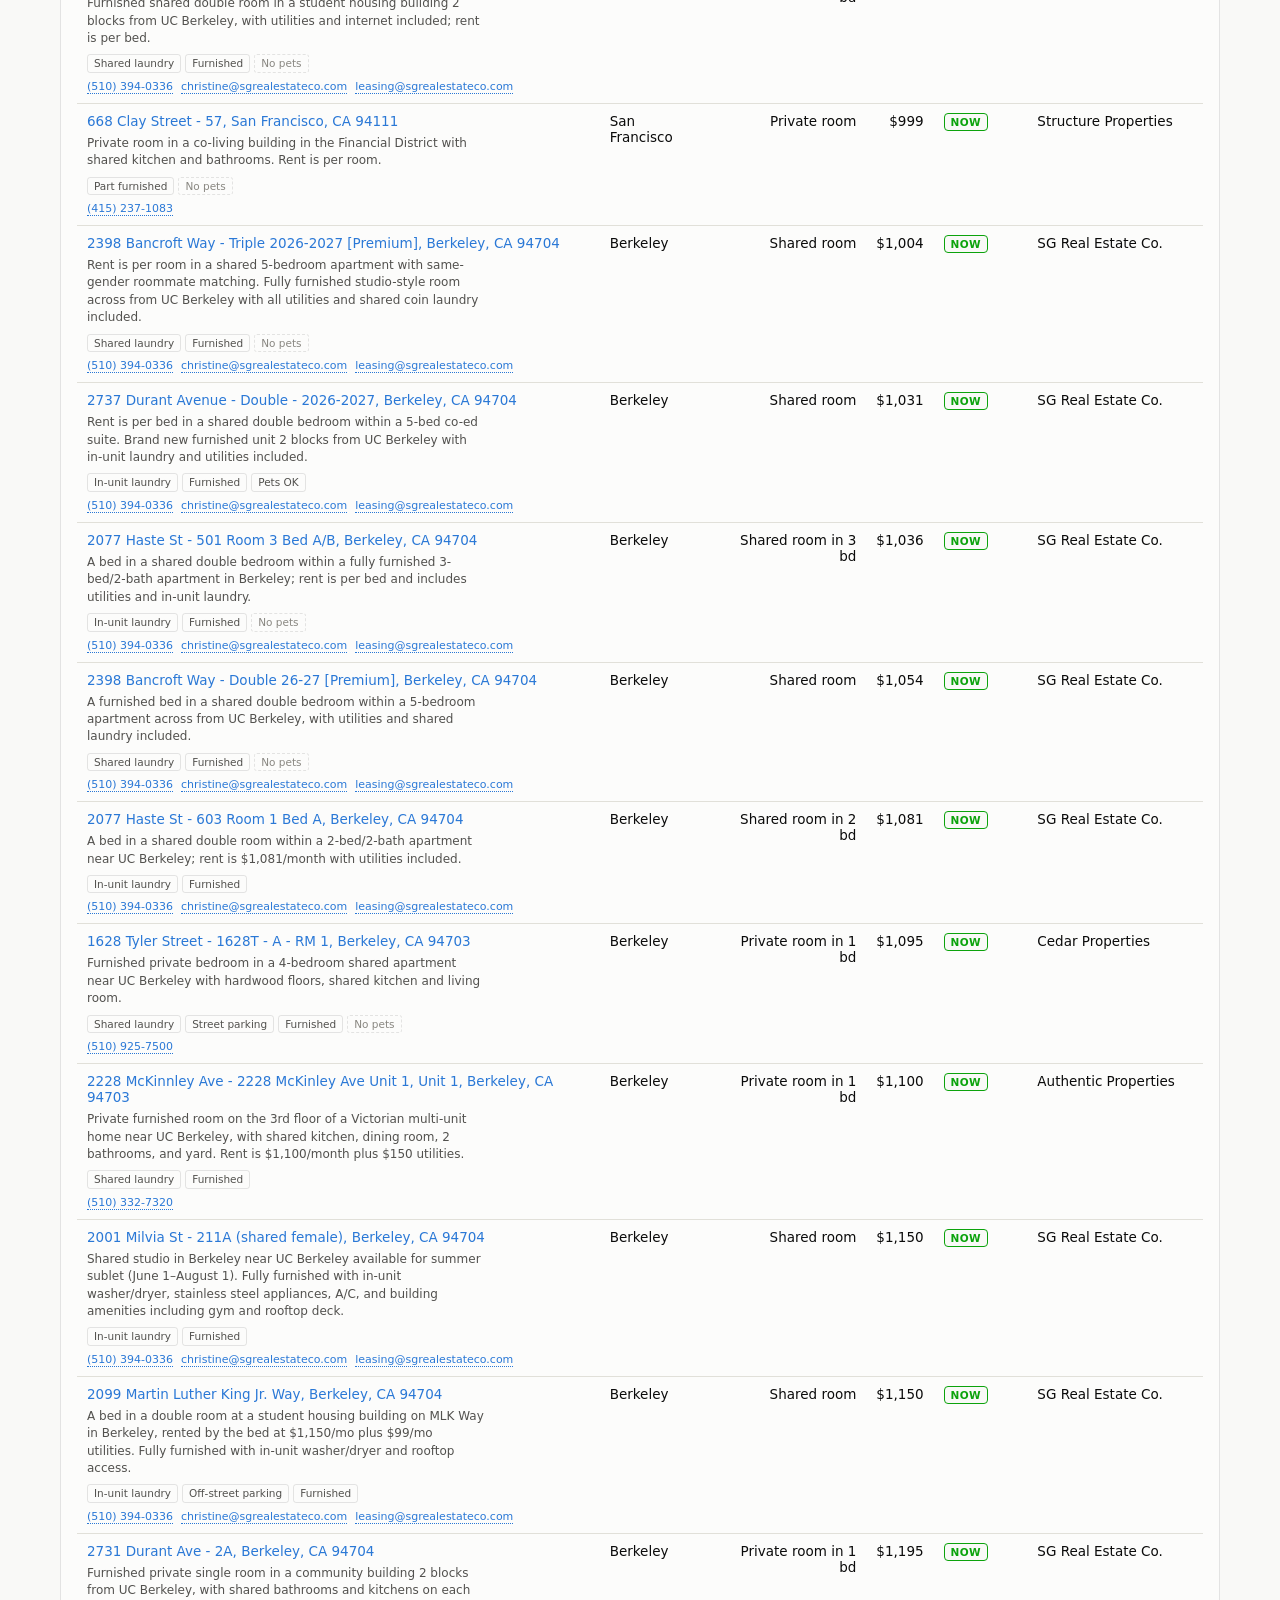
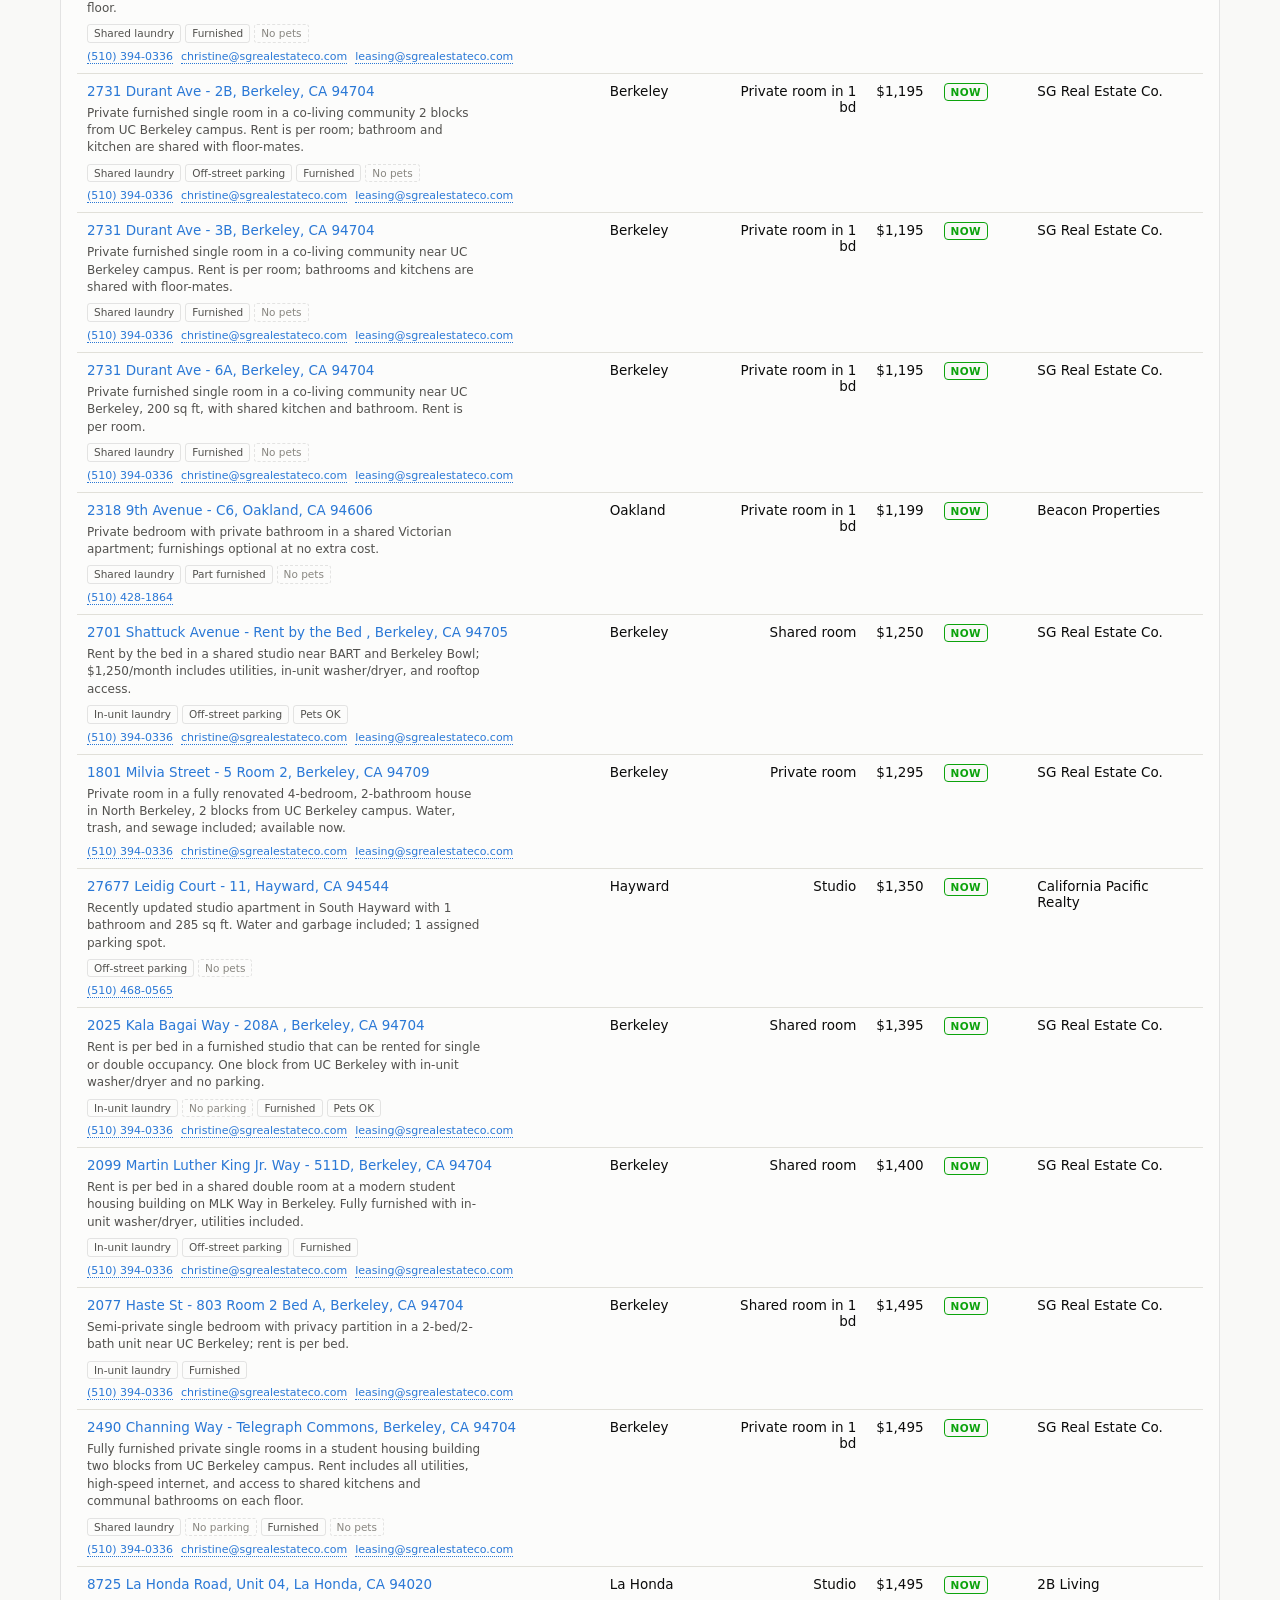
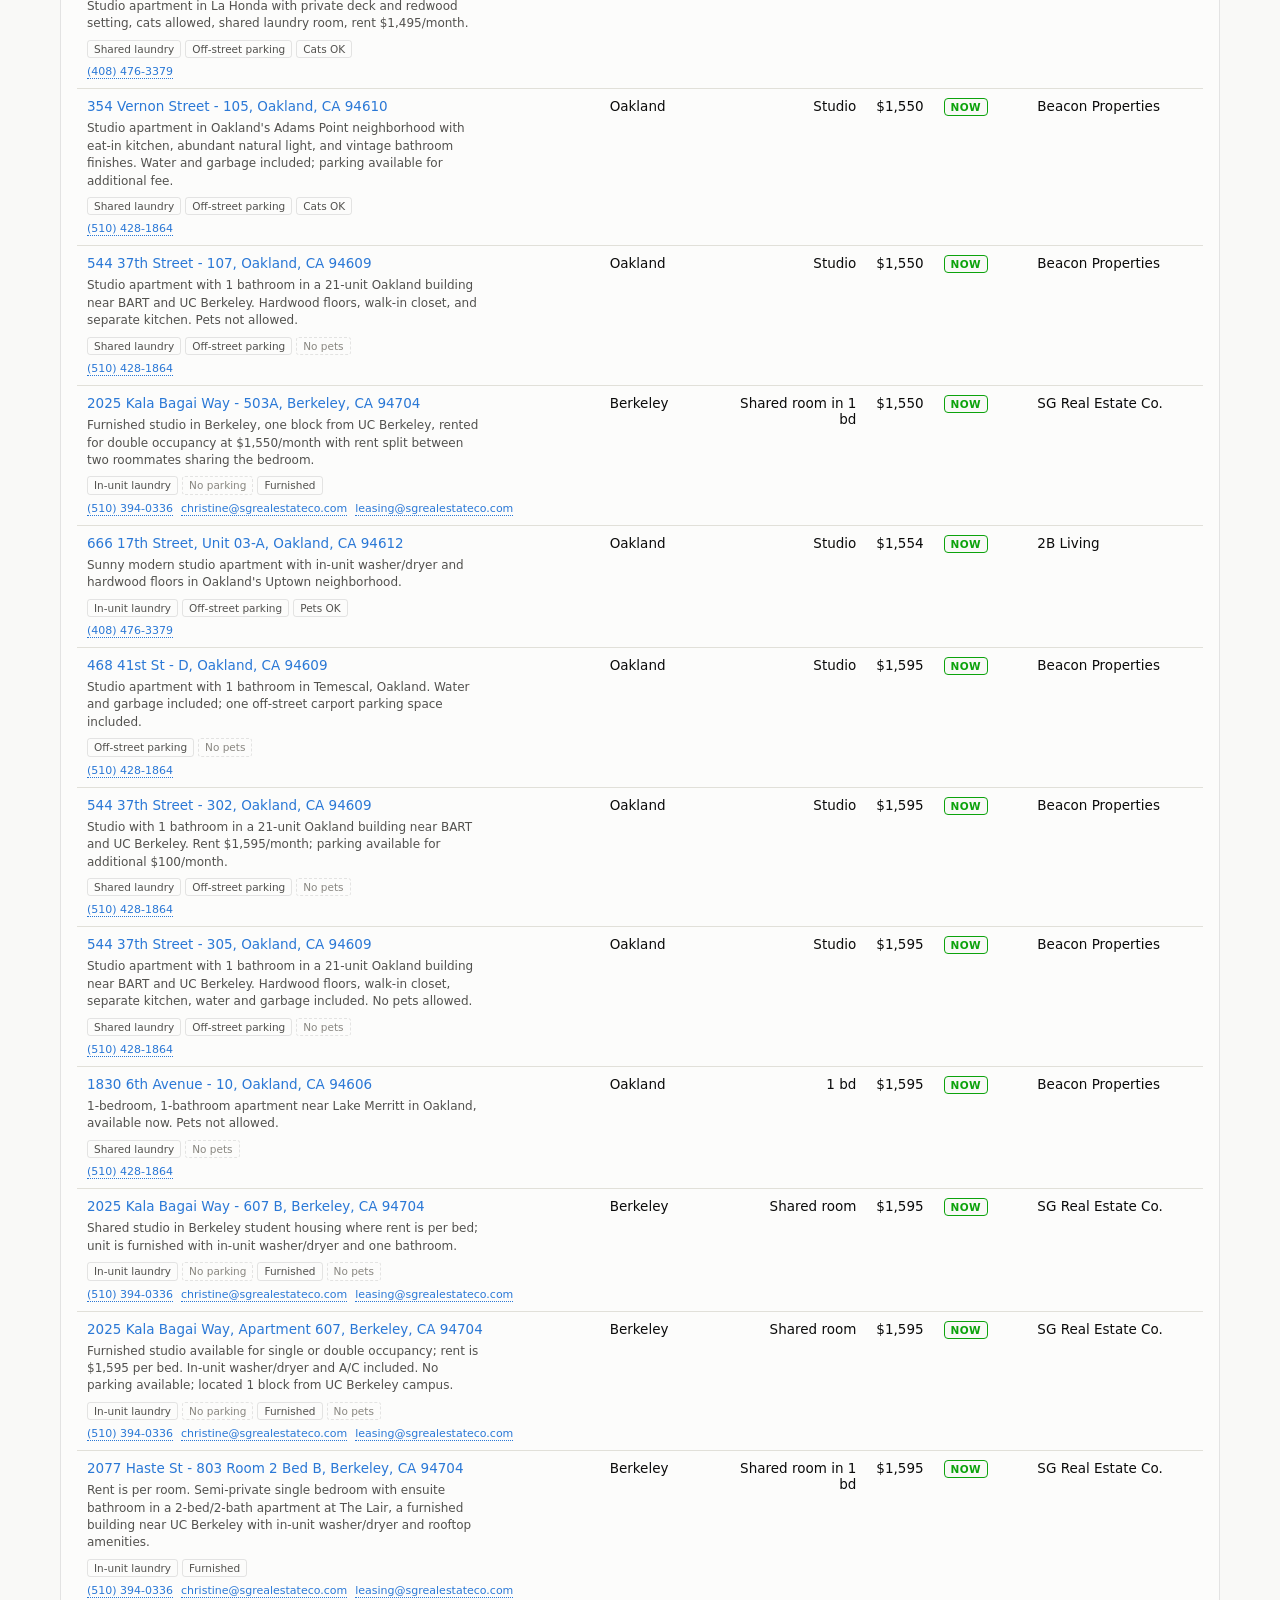
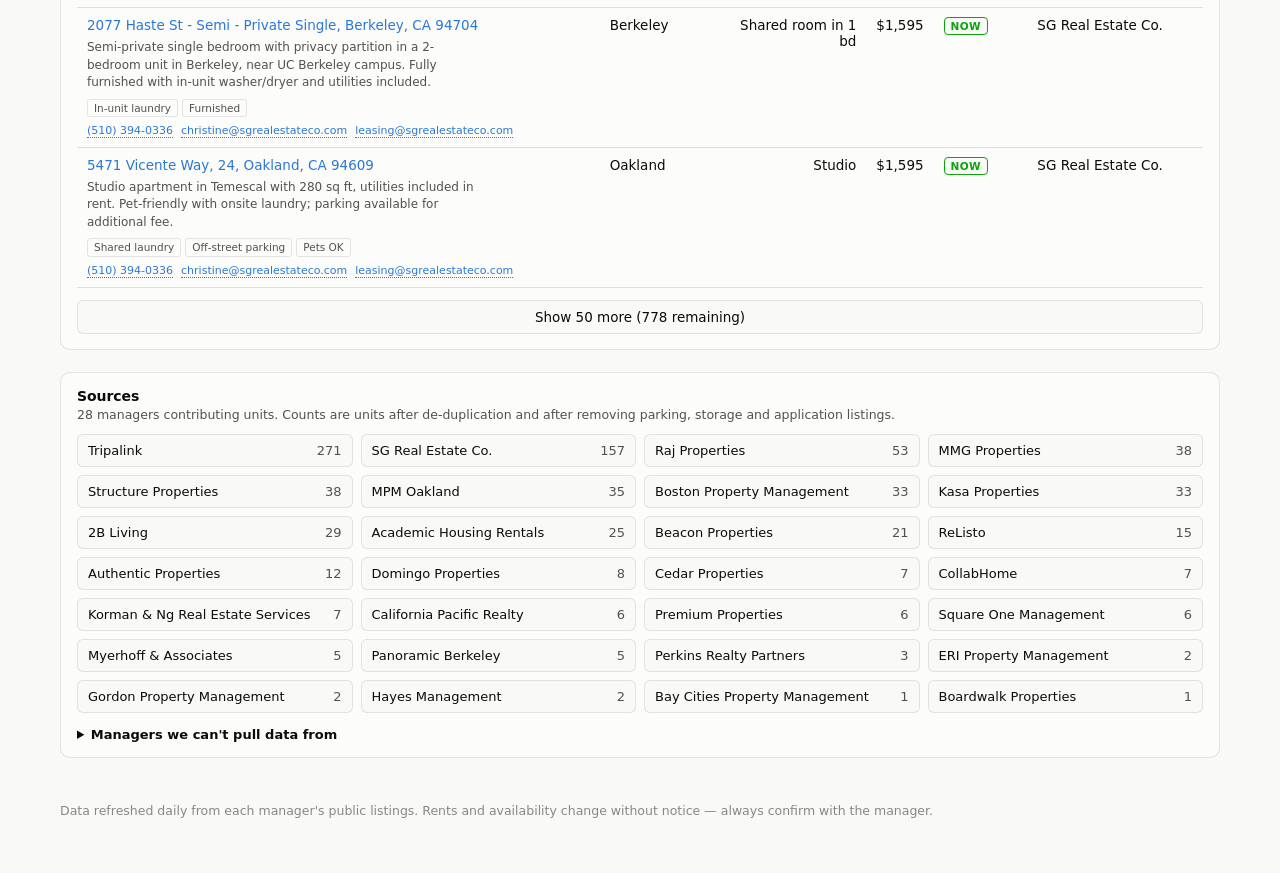
==== commit 90441210: "Wire enrichment into the pipeline; add rental-type and amenity charts Regenerate data through the fu" ====
--- a/web/index.html
+++ b/web/index.html
@@ -127,6 +127,22 @@
             <p class="card__sub">Median rent for whole units; bucket size in parentheses</p>
           </figcaption>
           <div class="chart" id="chart-rent"></div>
+        </figure>
+
+        <figure class="card">
+          <figcaption class="card__head">
+            <h2 class="card__title">Rental type</h2>
+            <p class="card__sub">Whole place vs. a room in a shared unit</p>
+          </figcaption>
+          <div class="chart" id="chart-roomtype"></div>
+        </figure>
+
+        <figure class="card">
+          <figcaption class="card__head">
+            <h2 class="card__title">Amenities</h2>
+            <p class="card__sub">Listings stating each amenity, in the current filter</p>
+          </figcaption>
+          <div class="chart" id="chart-amenities"></div>
         </figure>
 
         <figure class="card card--wide">
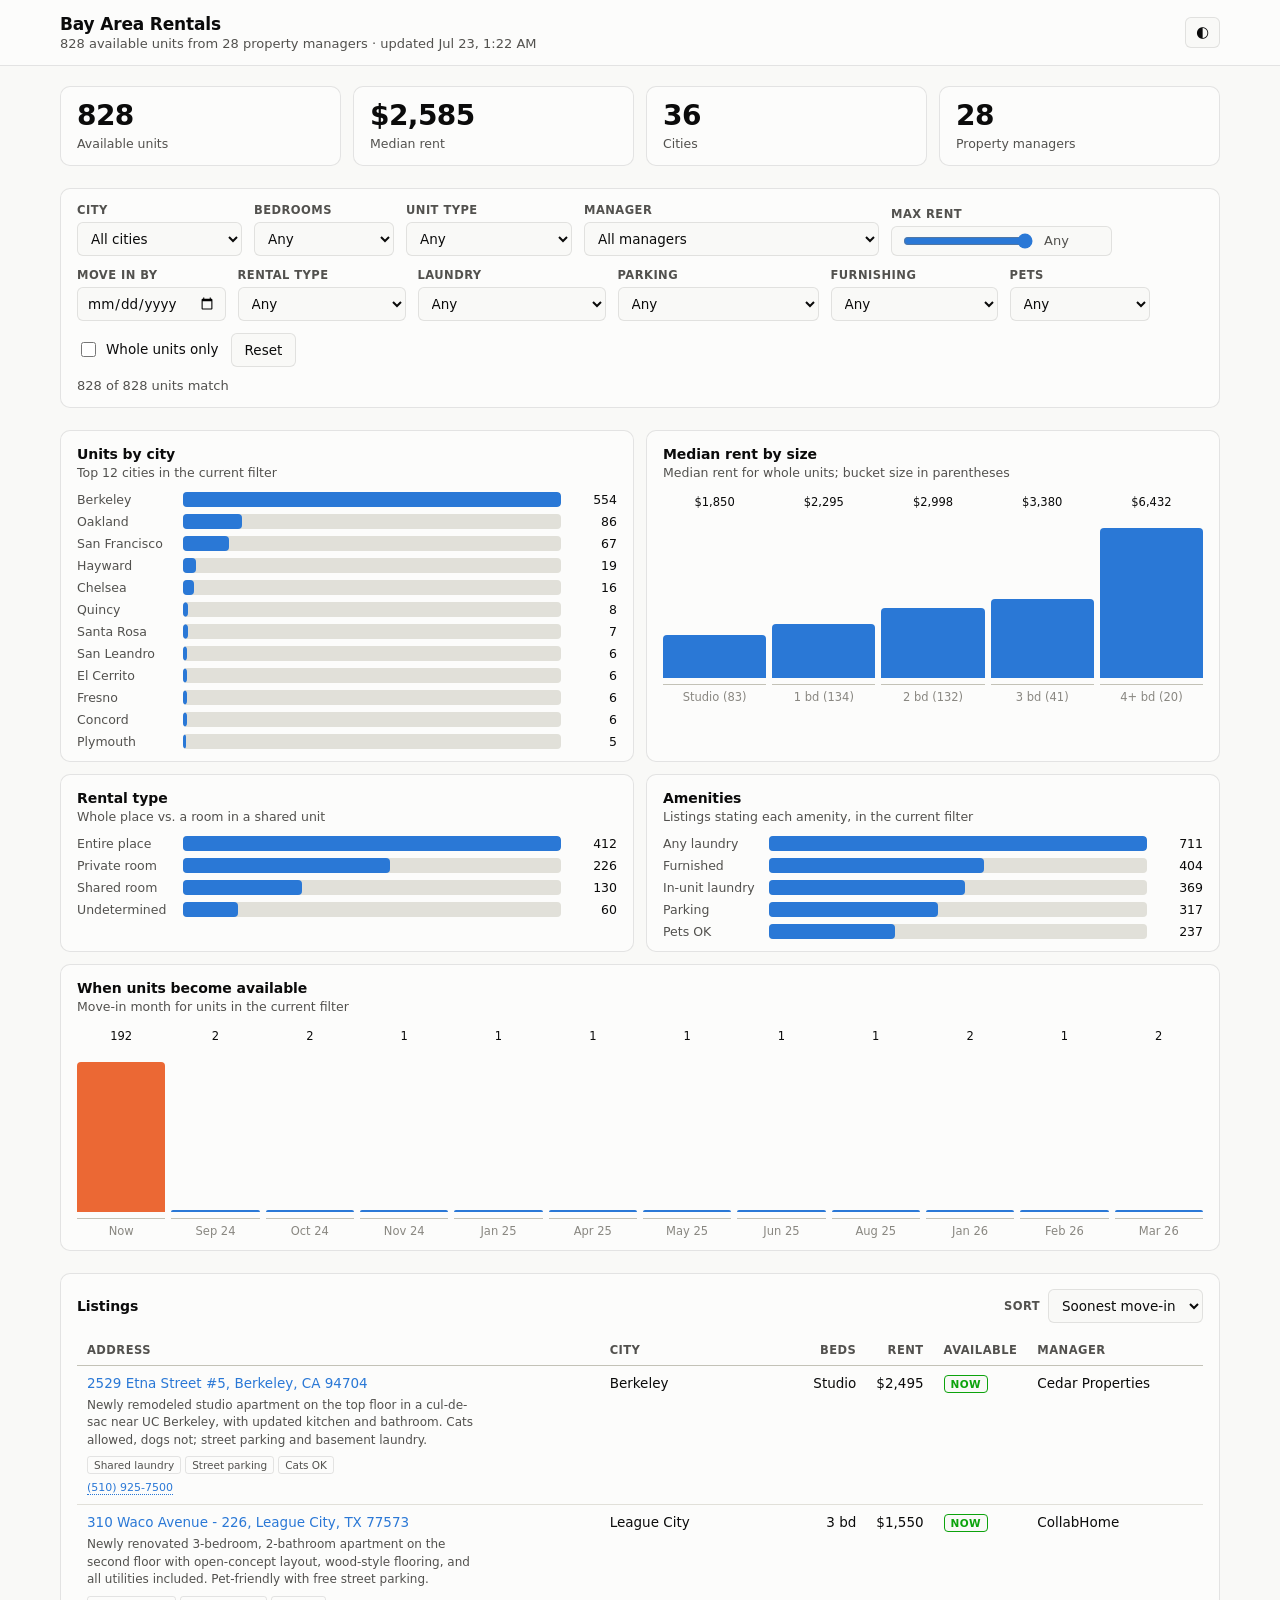
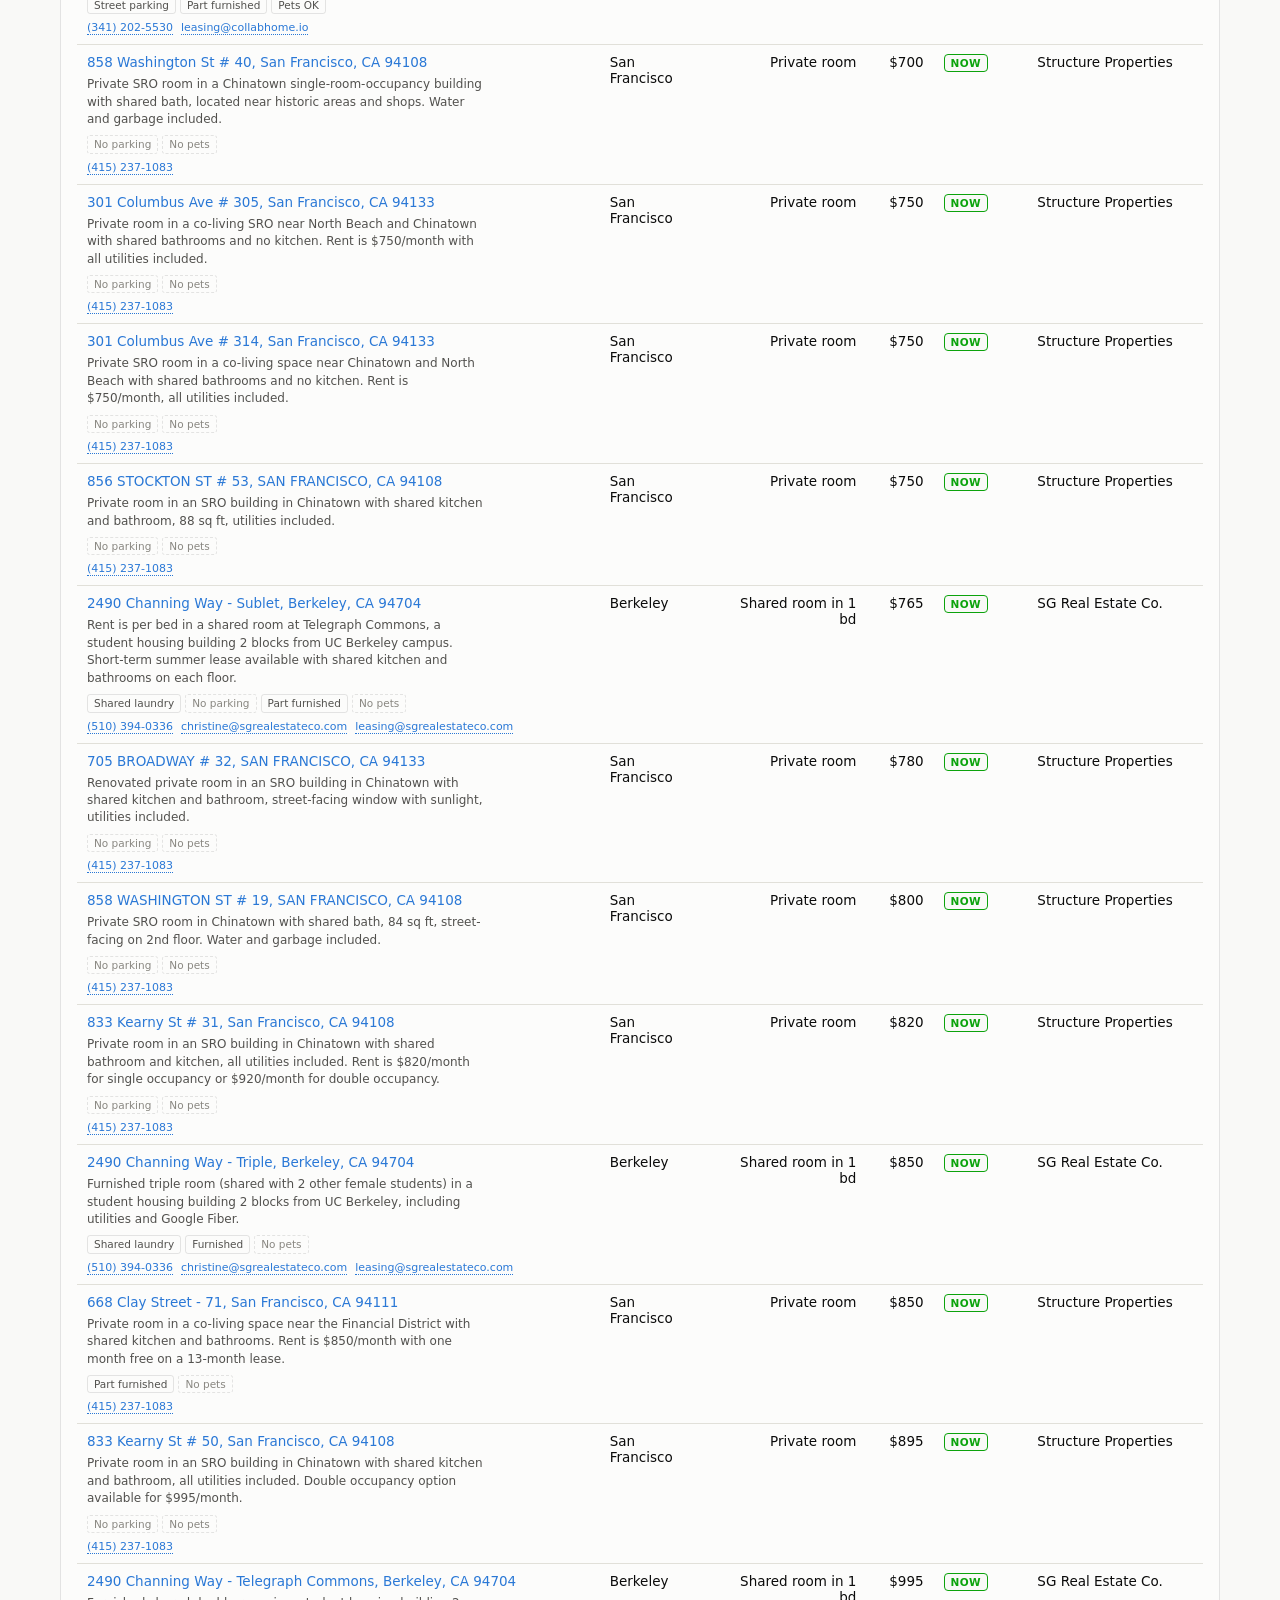
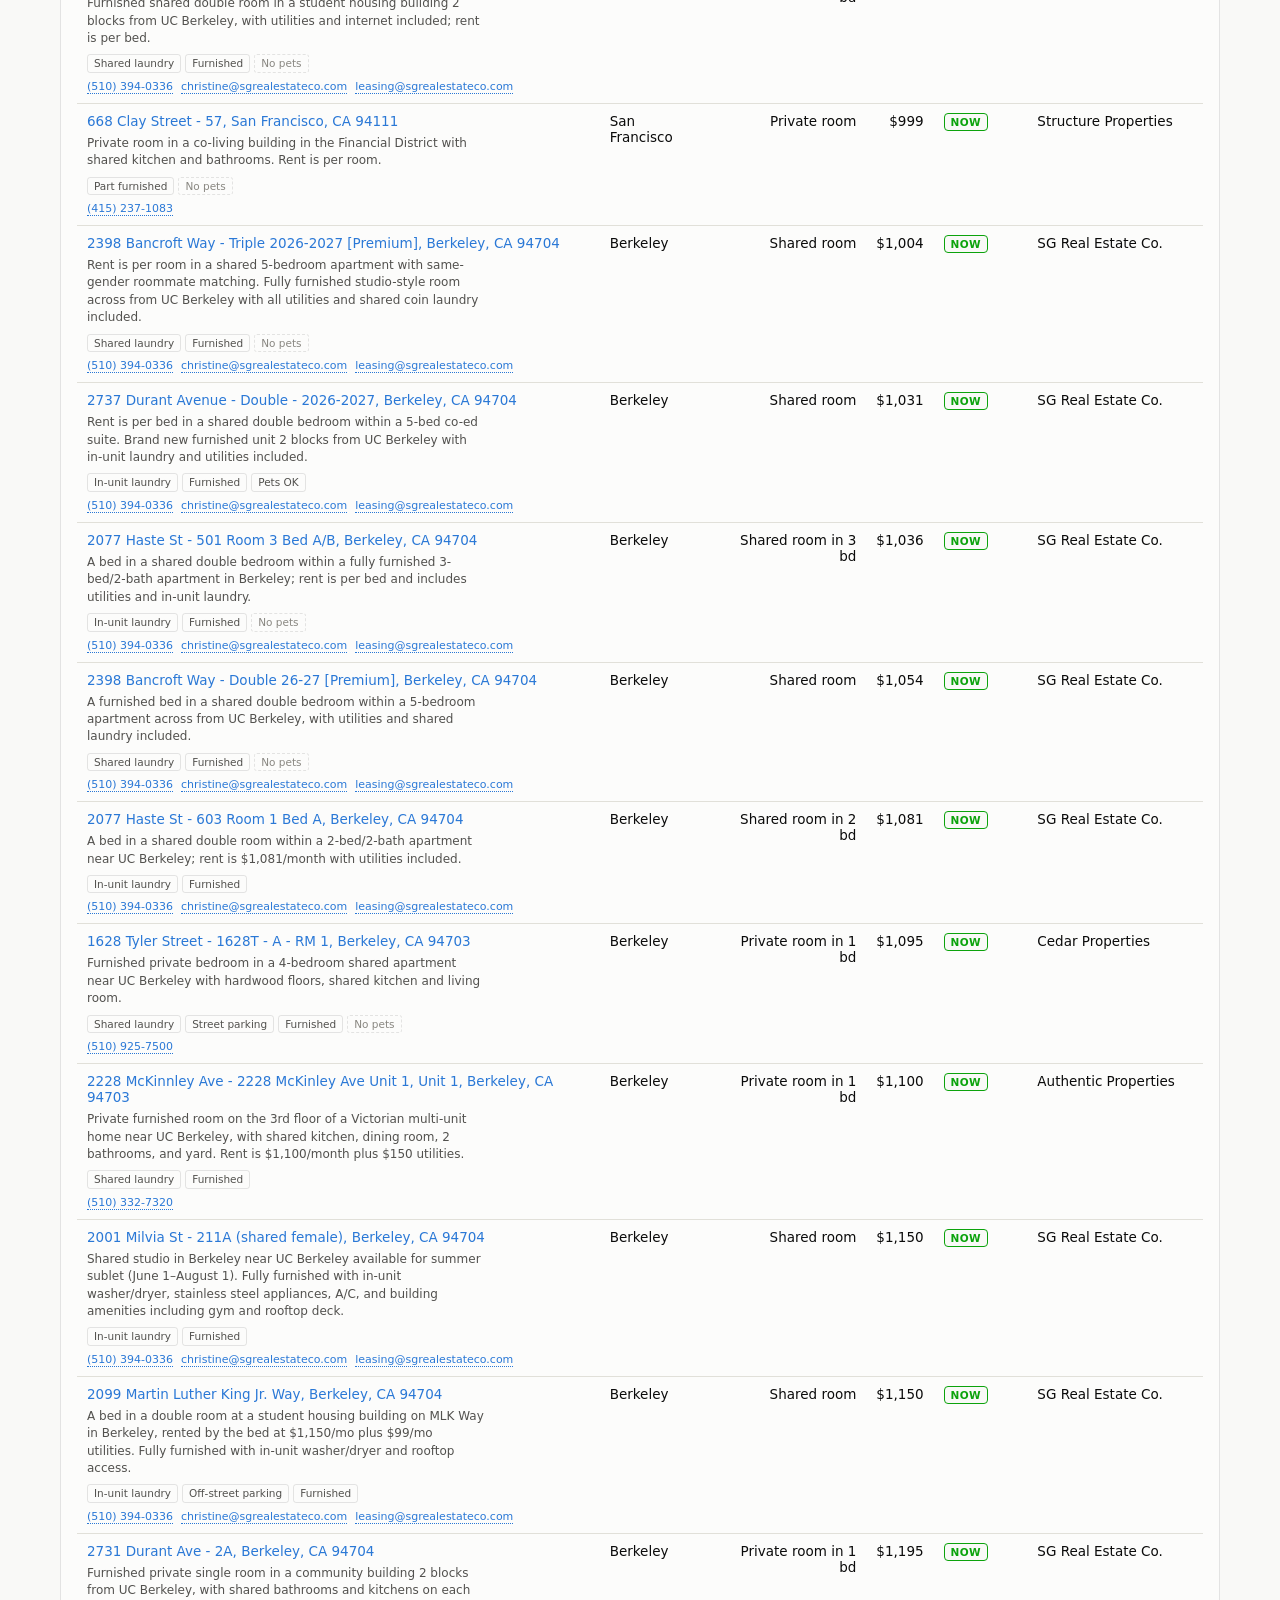
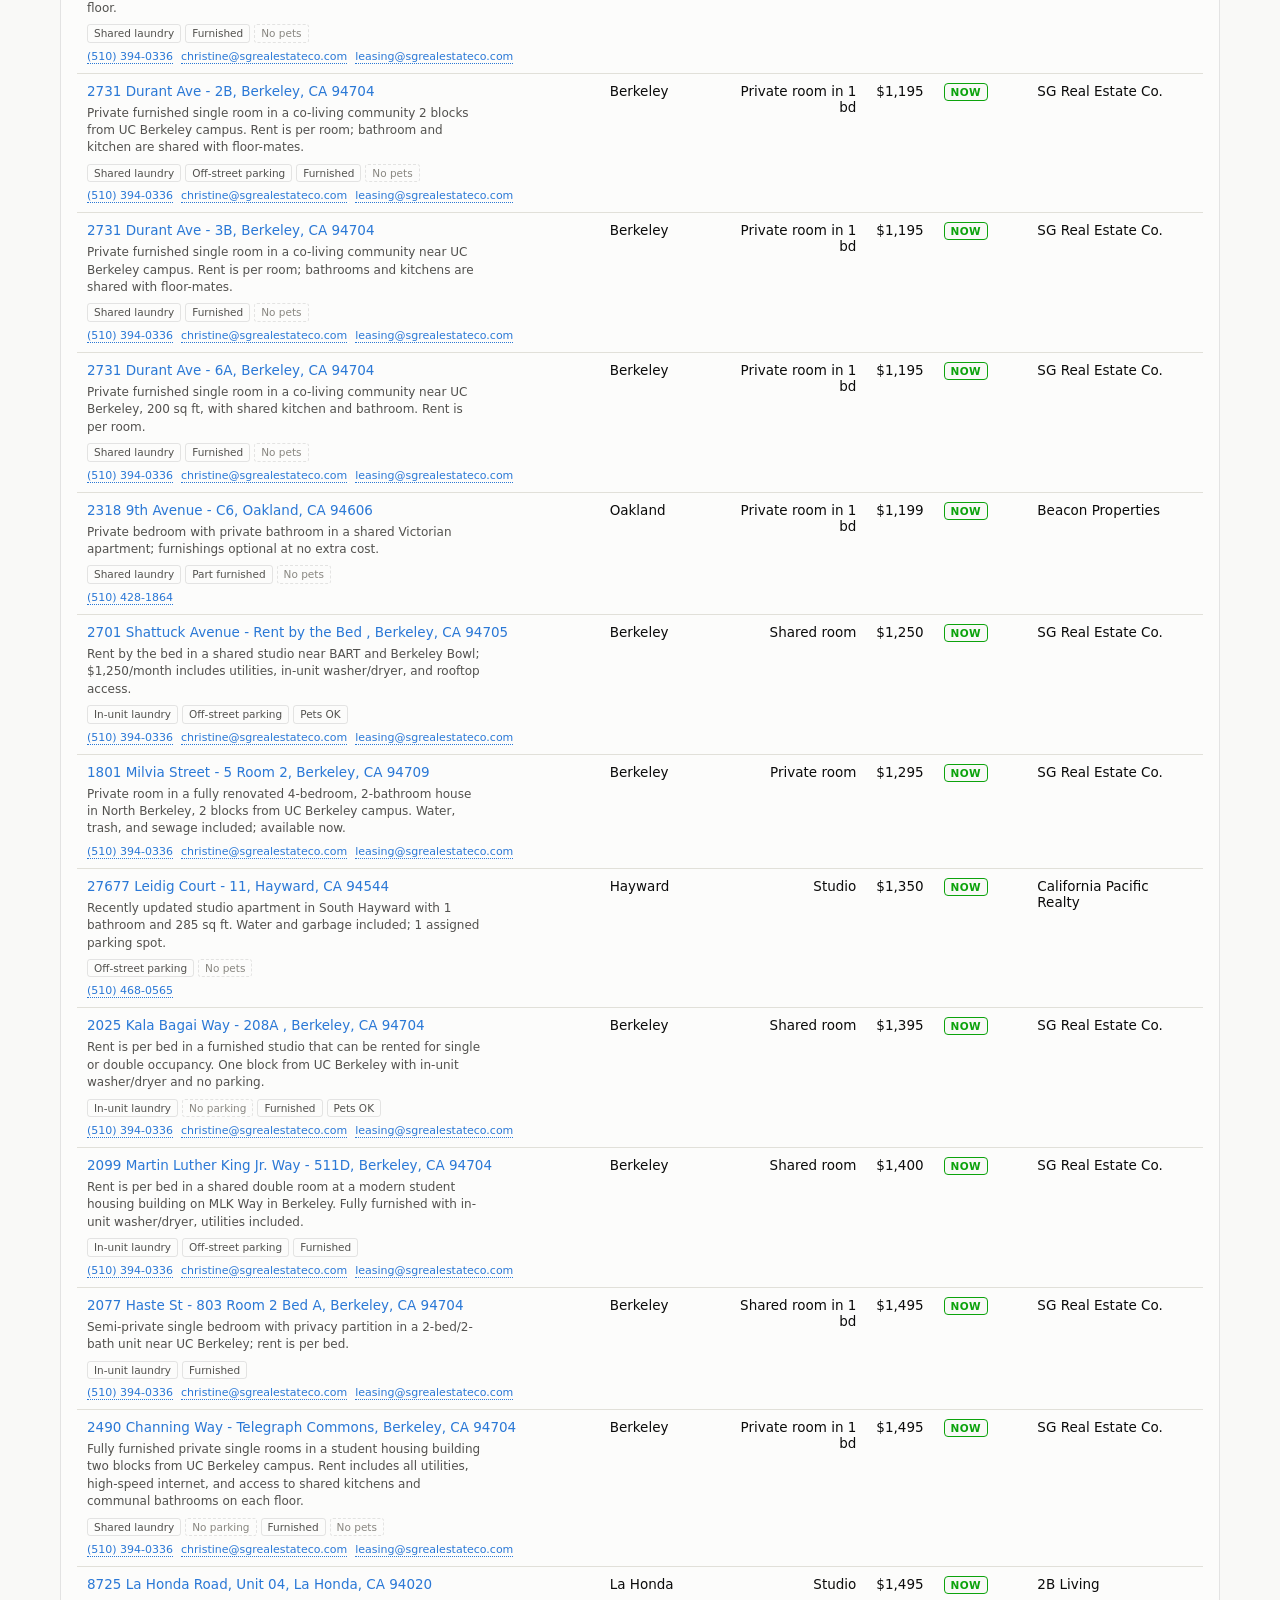
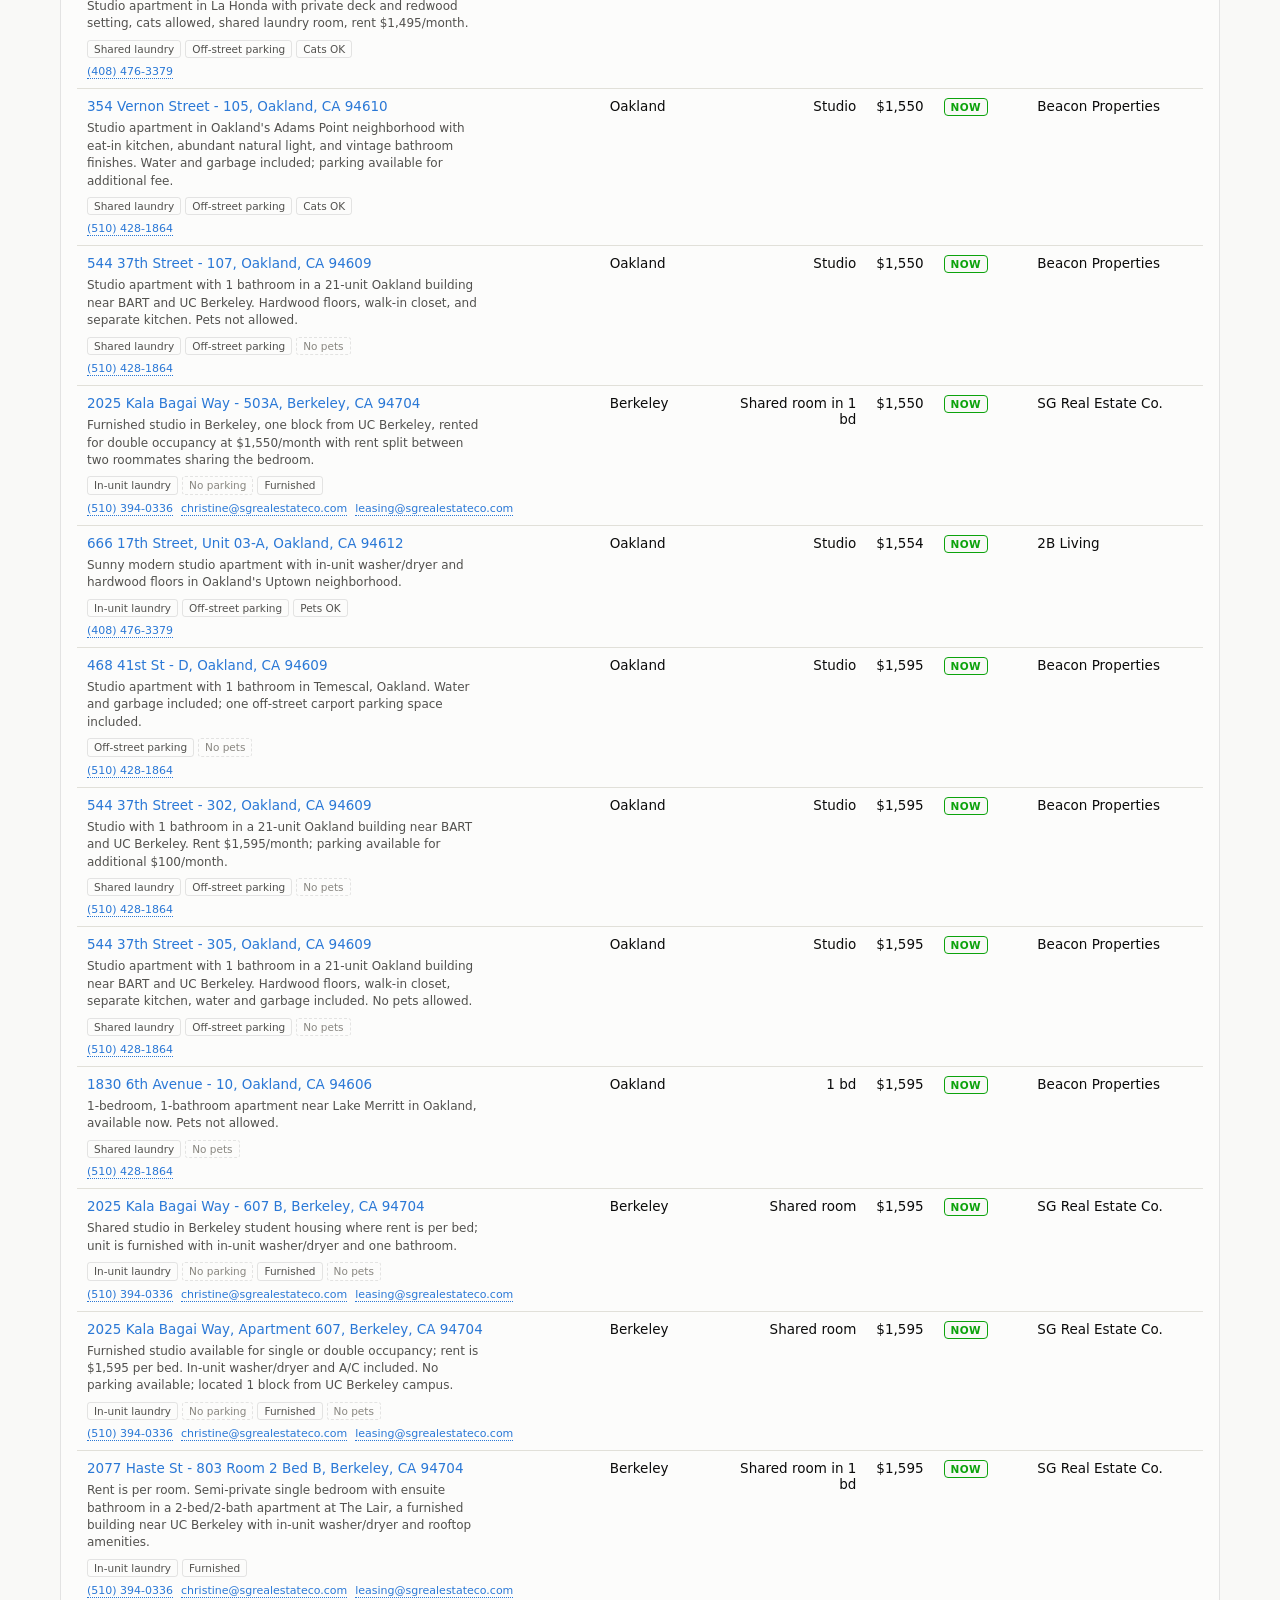
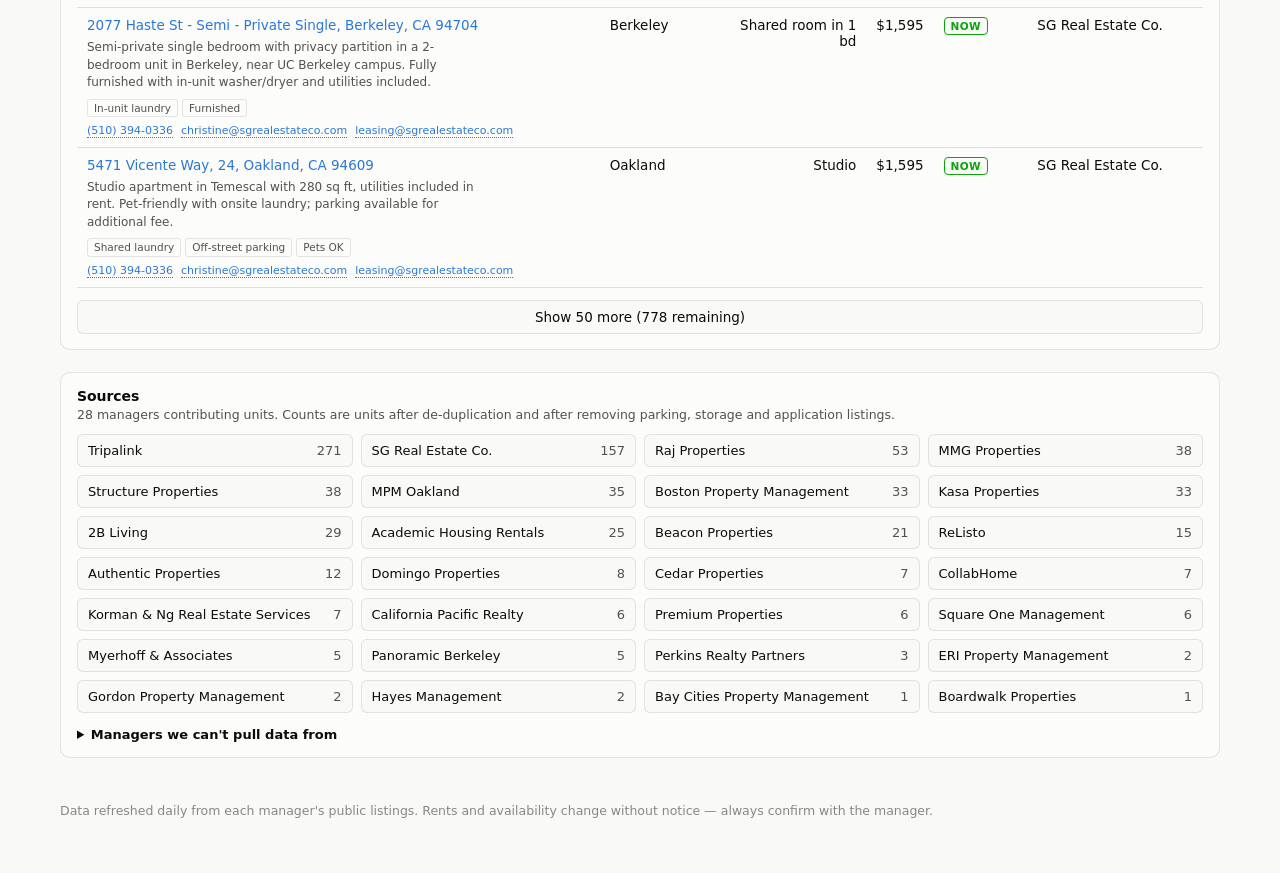
==== commit cf9f72b8: "Add Unit type filter (studio / 1 / 2 / 3+ bedroom) The unit_type field was in the schema and merge f" ====
--- a/web/index.html
+++ b/web/index.html
@@ -56,6 +56,11 @@
           <label class="field">
             <span class="field__label">Bedrooms</span>
             <select id="f-beds" class="field__control"><option value="">Any</option></select>
+          </label>
+
+          <label class="field">
+            <span class="field__label">Unit type</span>
+            <select id="f-unittype" class="field__control"><option value="">Any</option></select>
           </label>
 
           <label class="field">
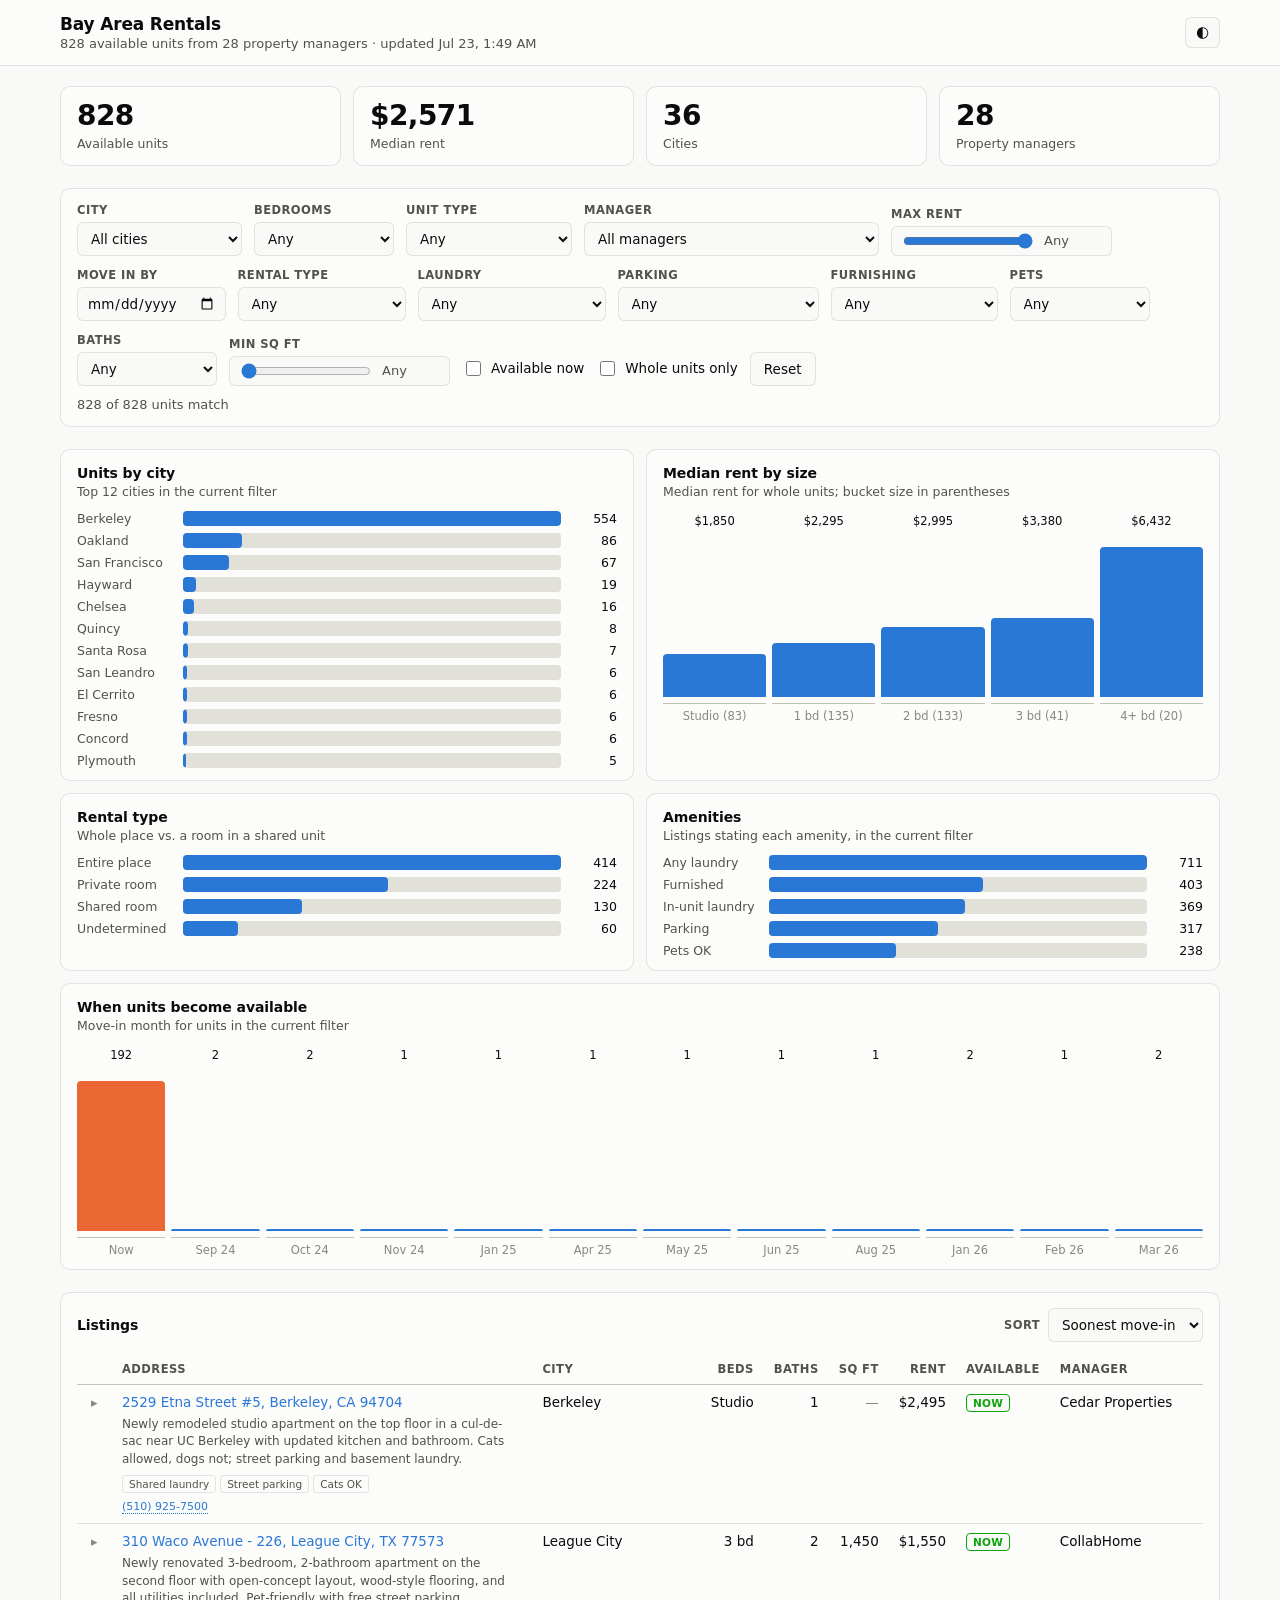
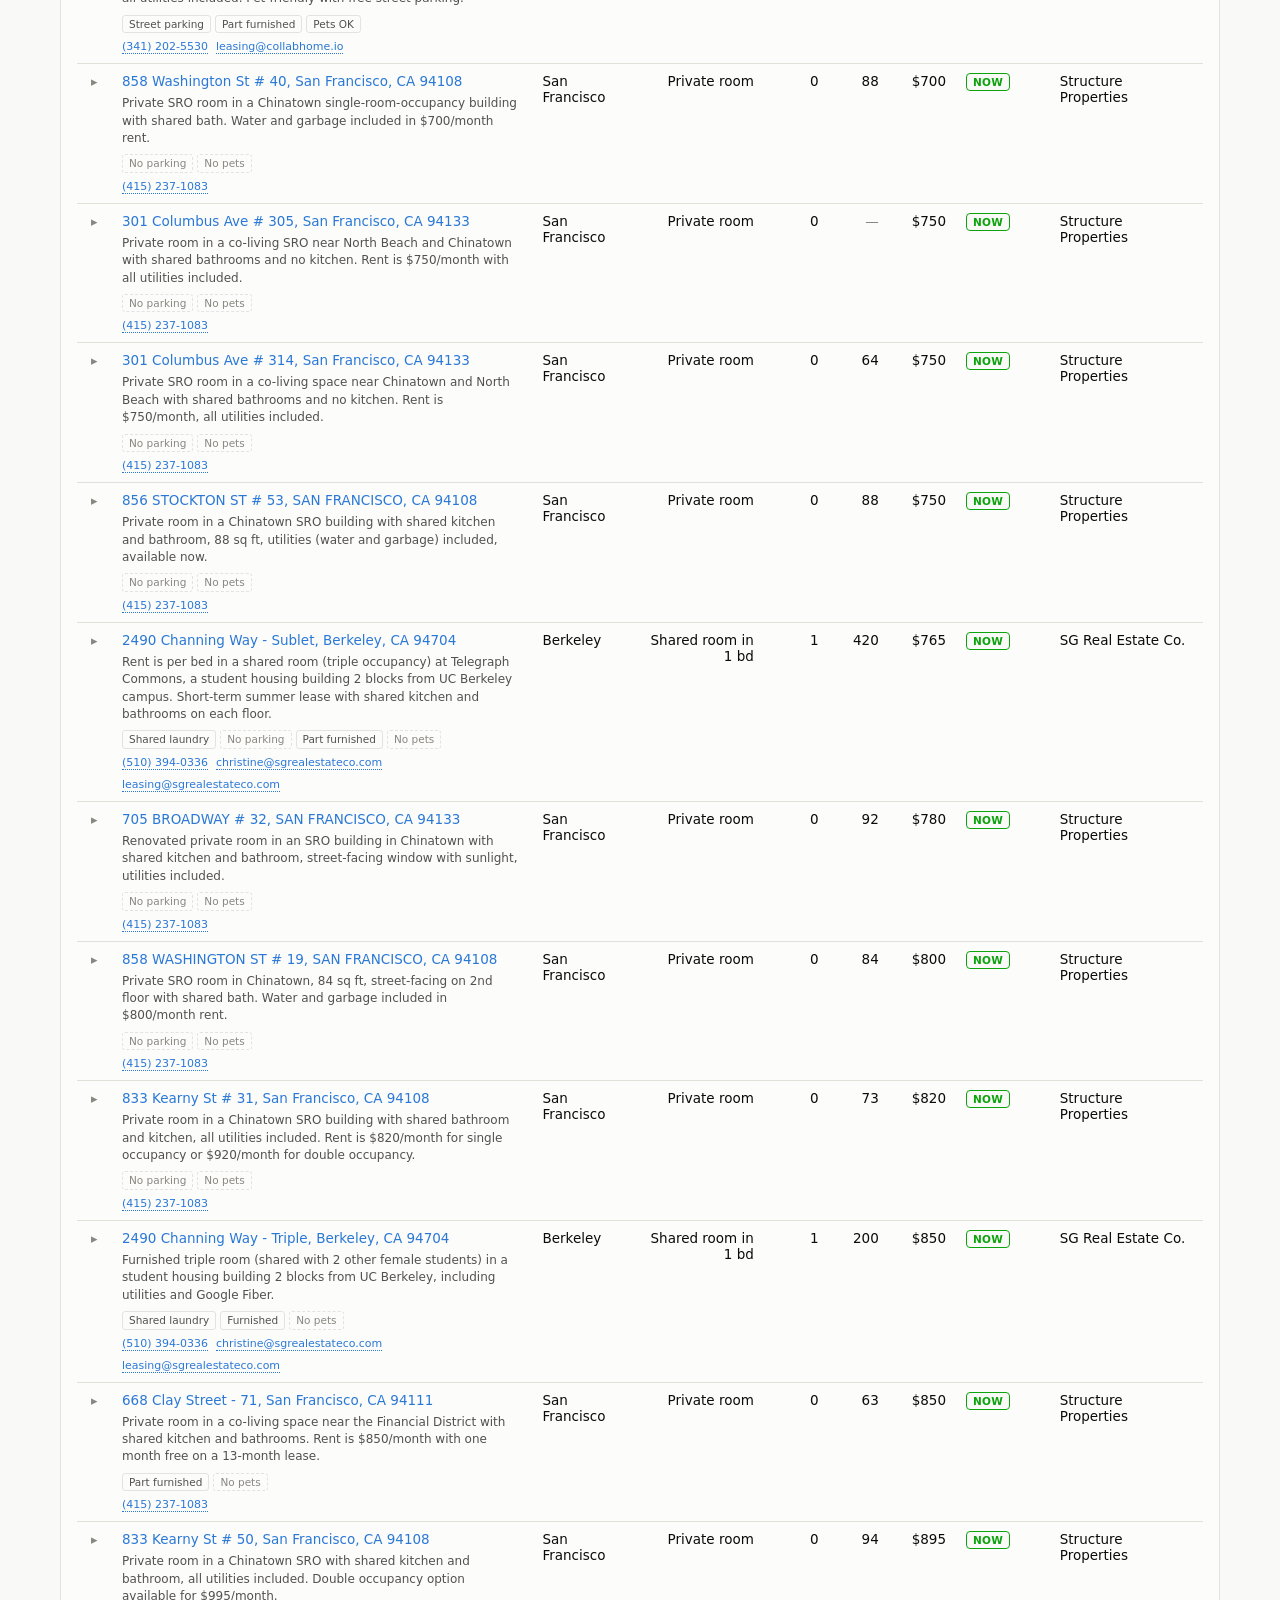
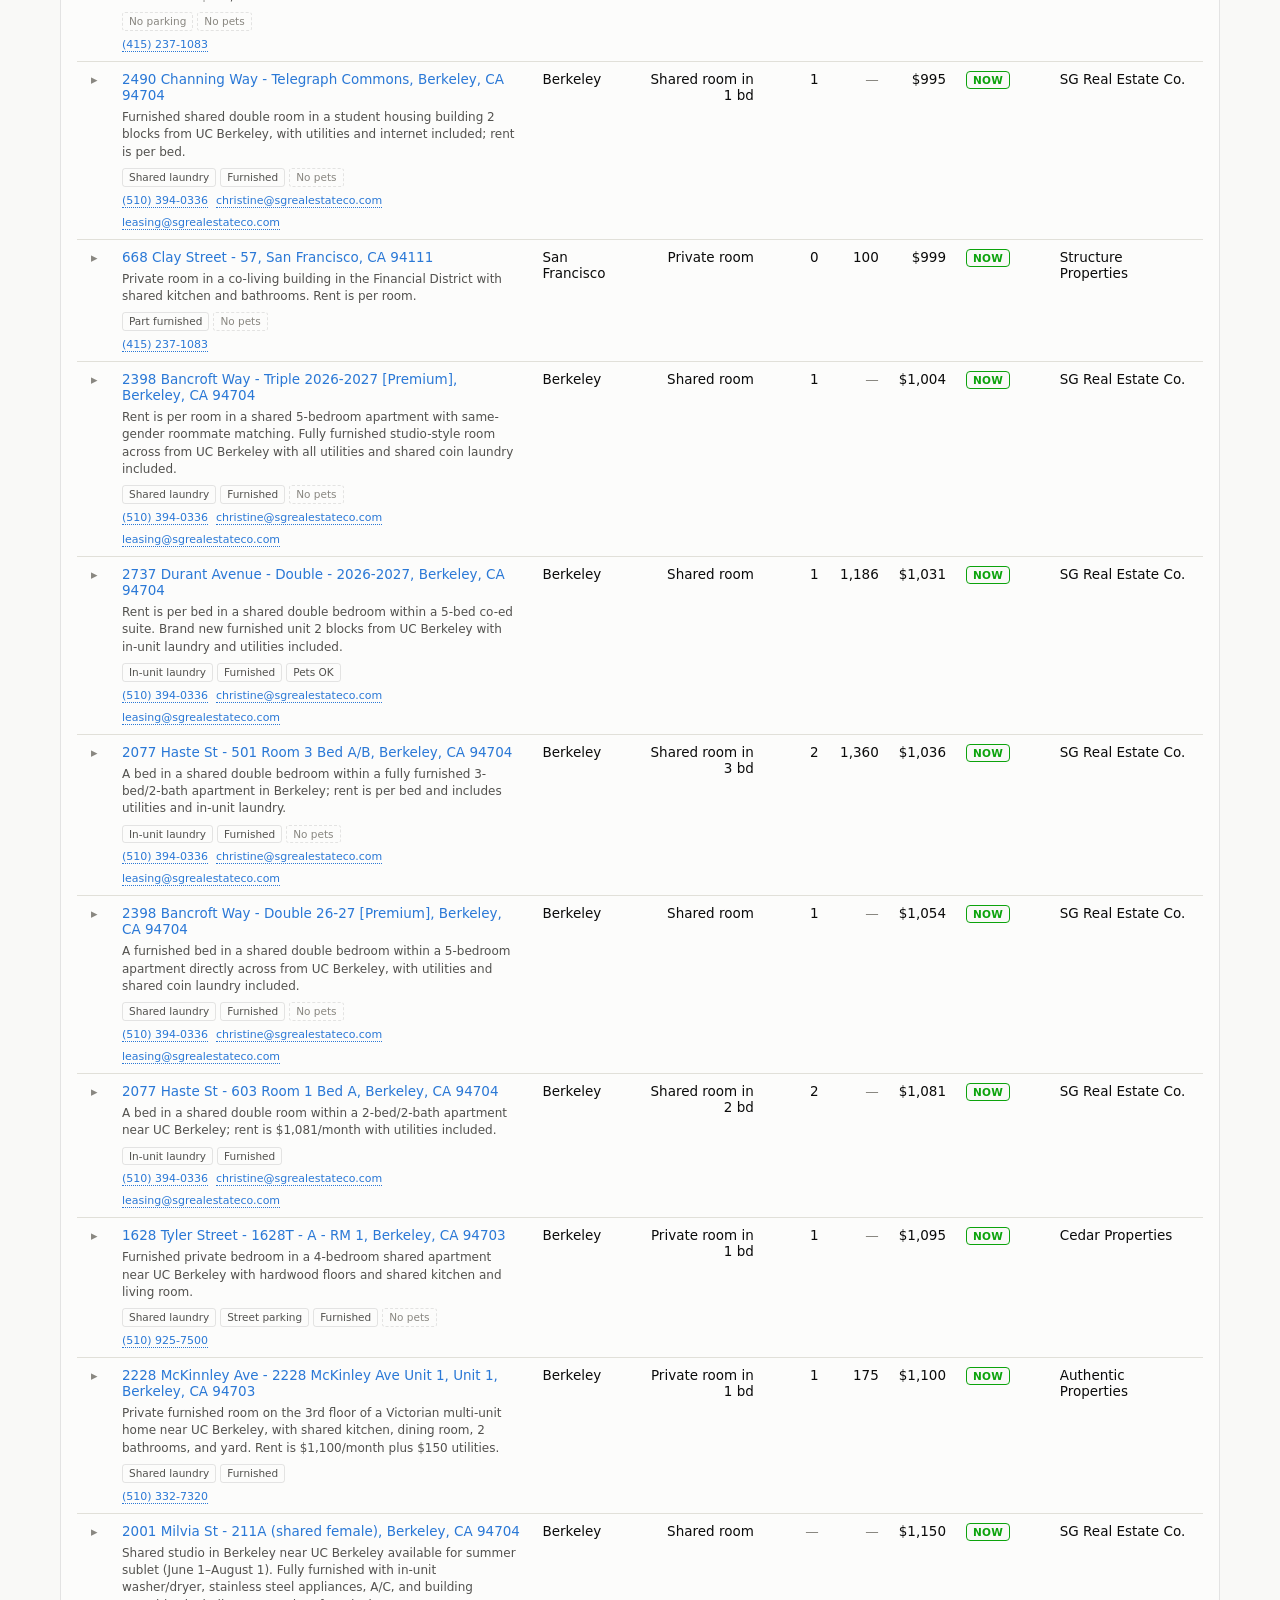
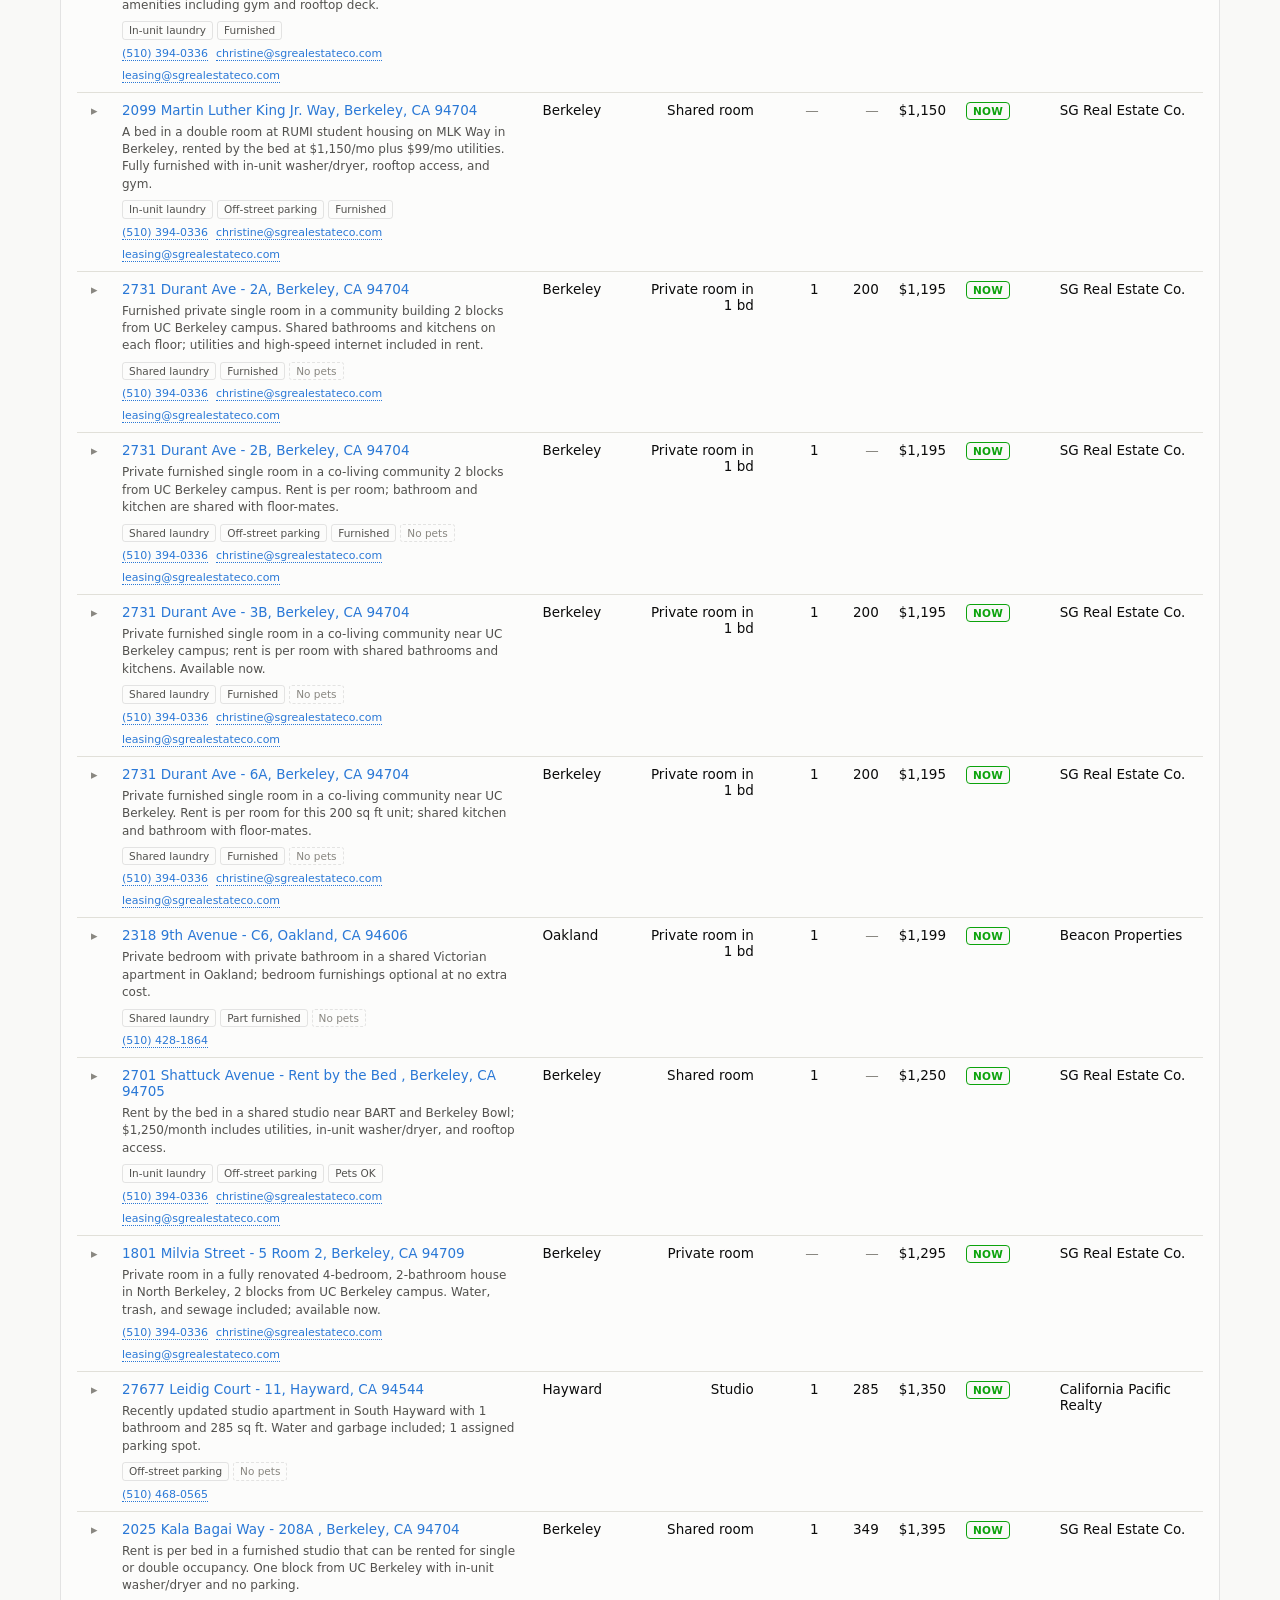
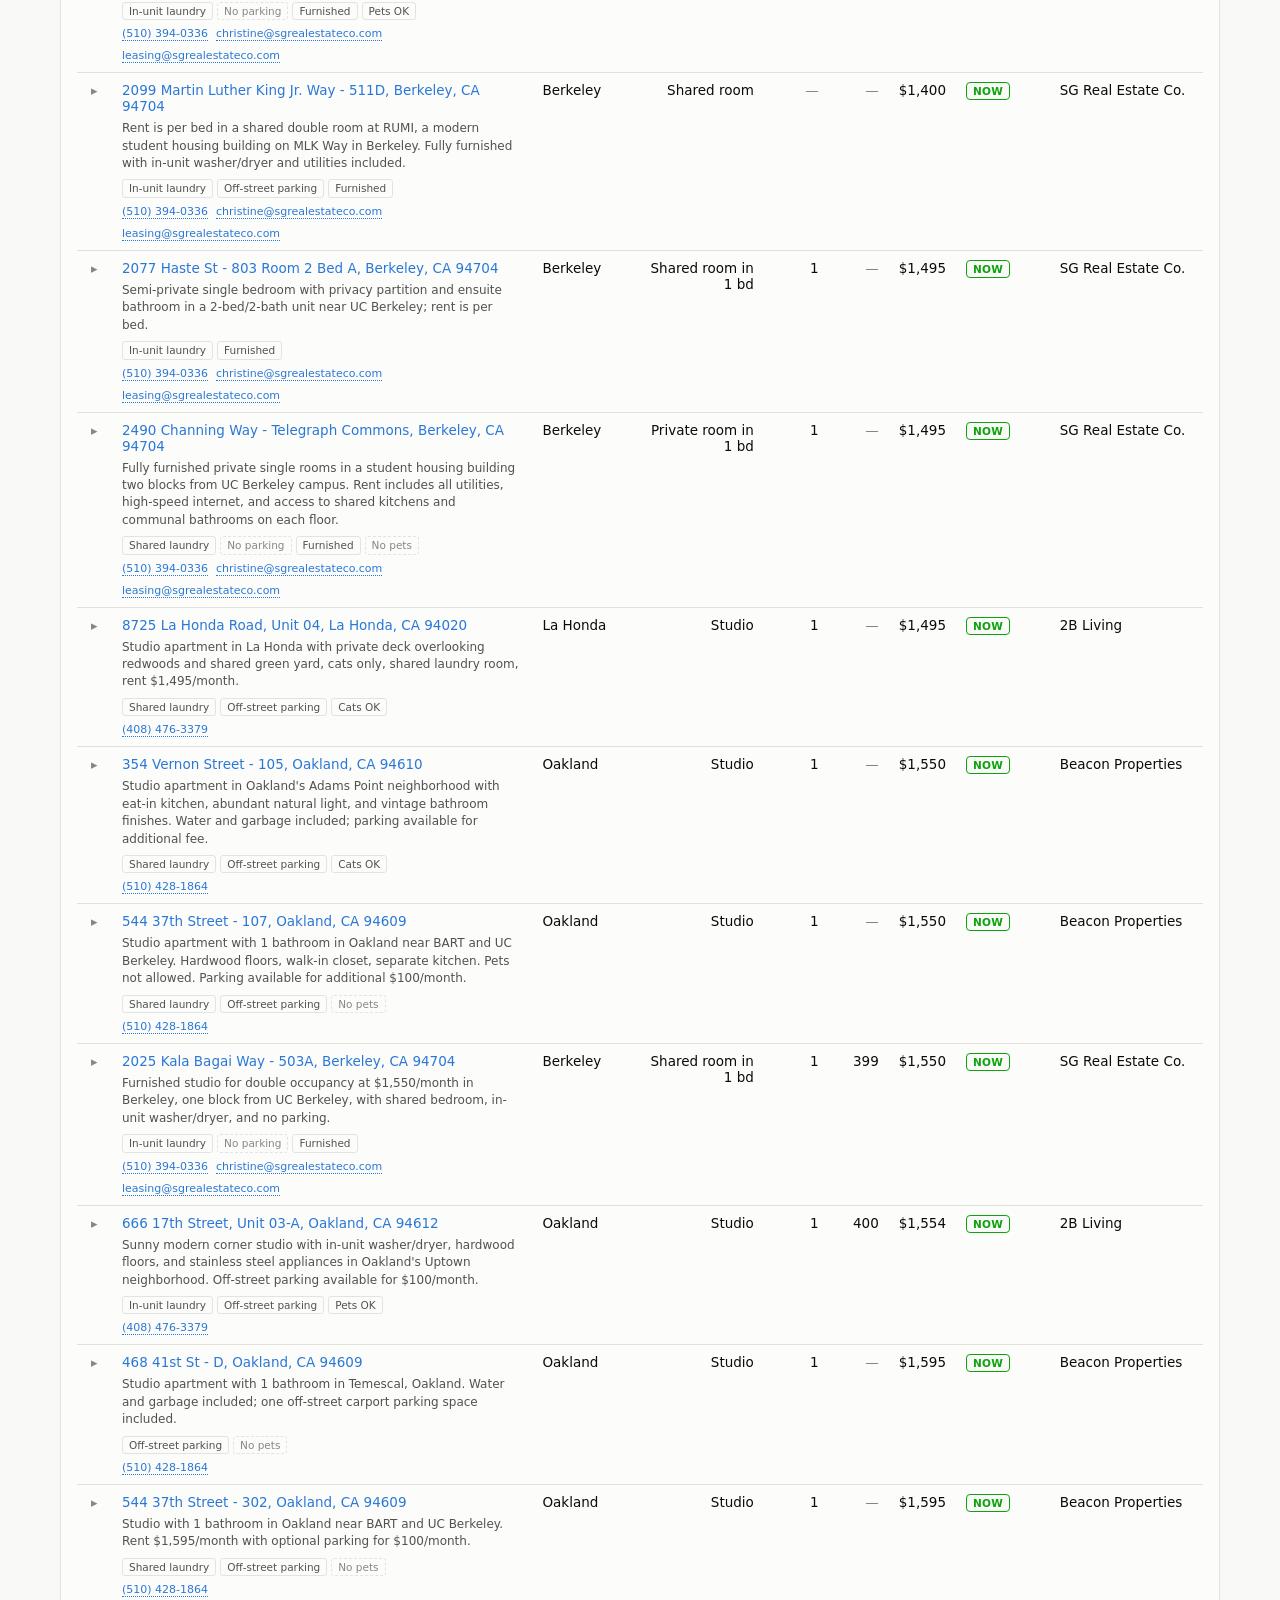
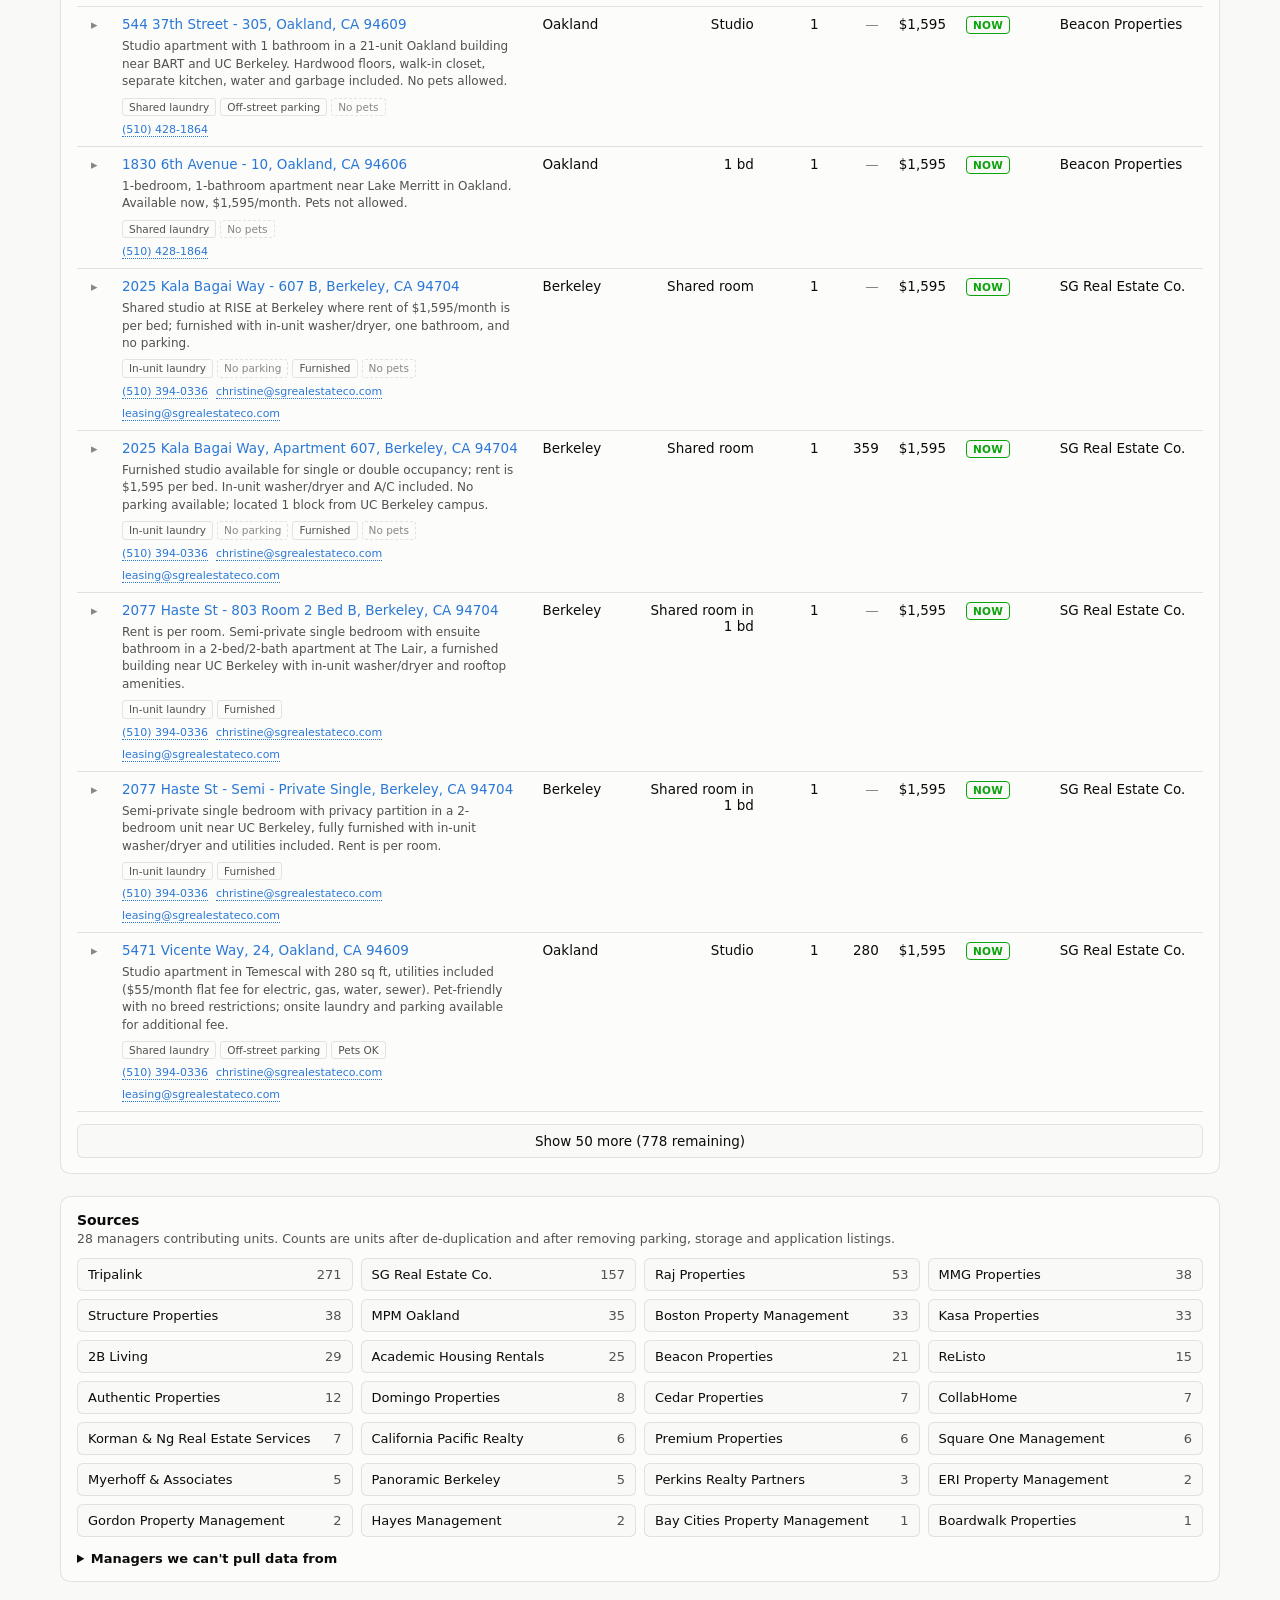
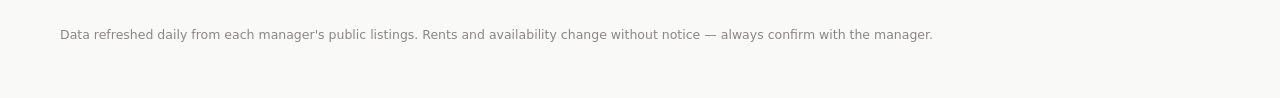
==== commit 7cdc8daa: "Frontend: full-record detail per listing + baths/sqft/now filters The table showed a subset of field" ====
--- a/web/index.html
+++ b/web/index.html
@@ -104,6 +104,30 @@
           <label class="field">
             <span class="field__label">Pets</span>
             <select id="f-pets" class="field__control"><option value="">Any</option></select>
+          </label>
+
+          <label class="field">
+            <span class="field__label">Baths</span>
+            <select id="f-baths" class="field__control">
+              <option value="">Any</option>
+              <option value="1">1+</option>
+              <option value="1.5">1.5+</option>
+              <option value="2">2+</option>
+              <option value="3">3+</option>
+            </select>
+          </label>
+
+          <label class="field">
+            <span class="field__label">Min sq ft</span>
+            <div class="field__control field__control--range">
+              <input type="range" id="f-sqft" min="0" max="2000" step="50" value="0" />
+              <output id="f-sqft-out" class="field__out">Any</output>
+            </div>
+          </label>
+
+          <label class="field field--check">
+            <input type="checkbox" id="f-now" />
+            <span>Available now</span>
           </label>
 
           <label class="field field--check">
@@ -179,9 +203,12 @@
           <table class="table" id="unit-table">
             <thead>
               <tr>
+                <th scope="col" class="col-toggle"><span class="sr-only">Expand</span></th>
                 <th scope="col">Address</th>
                 <th scope="col">City</th>
                 <th scope="col" class="num">Beds</th>
+                <th scope="col" class="num">Baths</th>
+                <th scope="col" class="num">Sq ft</th>
                 <th scope="col" class="num">Rent</th>
                 <th scope="col">Available</th>
                 <th scope="col">Manager</th>
--- a/web/style.css
+++ b/web/style.css
@@ -588,3 +588,103 @@
   opacity: 0.5;
   cursor: not-allowed;
 }
+
+/* ── expandable full-record detail ──────────────────────────────────────
+   The table columns are the at-a-glance subset; clicking the row toggle
+   reveals every extracted field for that listing. Styled with the same ink
+   and surface tokens as the rest of the table so it reads as part of it,
+   not a popover. */
+
+.col-toggle { width: 28px; text-align: center; }
+
+.sr-only {
+  position: absolute; width: 1px; height: 1px; padding: 0; margin: -1px;
+  overflow: hidden; clip: rect(0, 0, 0, 0); white-space: nowrap; border: 0;
+}
+
+.row-toggle {
+  background: none;
+  border: none;
+  color: var(--text-muted);
+  cursor: pointer;
+  font-size: 13px;
+  line-height: 1;
+  padding: 2px 4px;
+  border-radius: 3px;
+}
+.row-toggle:hover,
+.row-toggle:focus-visible { color: var(--text-primary); }
+
+.detail-row > td {
+  padding: 0 12px 14px 40px;
+  background: var(--plane);
+}
+
+.record { max-width: 900px; }
+
+.record__summary {
+  margin: 10px 0;
+  font-size: 13px;
+  line-height: 1.5;
+  color: var(--text-secondary);
+}
+
+/* Two-column label/value grid; collapses to stacked pairs when narrow. */
+.record__grid {
+  display: grid;
+  grid-template-columns: max-content 1fr max-content 1fr;
+  gap: 4px 14px;
+  margin: 0;
+  font-size: 12.5px;
+}
+.record__grid dt {
+  color: var(--text-muted);
+  white-space: nowrap;
+}
+.record__grid dd {
+  margin: 0;
+  color: var(--text-primary);
+}
+
+@media (max-width: 720px) {
+  .record__grid { grid-template-columns: max-content 1fr; }
+}
+
+.record__title {
+  margin: 10px 0 4px;
+  font-size: 12px;
+  color: var(--text-secondary);
+}
+.record__title-label { color: var(--text-muted); }
+
+.record__link {
+  display: inline-block;
+  margin-top: 6px;
+  font-size: 12px;
+  color: var(--series-1);
+  text-decoration: none;
+}
+.record__link:hover,
+.record__link:focus-visible { text-decoration: underline; }
+
+/* The parser/detail-page cross-check, shown for transparency where present. */
+.record__conflicts {
+  display: flex;
+  flex-direction: column;
+  gap: 2px;
+  margin-top: 10px;
+  padding: 8px 10px;
+  border-left: 2px solid var(--series-2);
+  background: var(--surface-1);
+  border-radius: 0 3px 3px 0;
+}
+.record__conflicts-label {
+  font-size: 11px;
+  font-weight: 600;
+  color: var(--text-secondary);
+  margin-bottom: 2px;
+}
+.record__conflict {
+  font-size: 11.5px;
+  color: var(--text-muted);
+}
